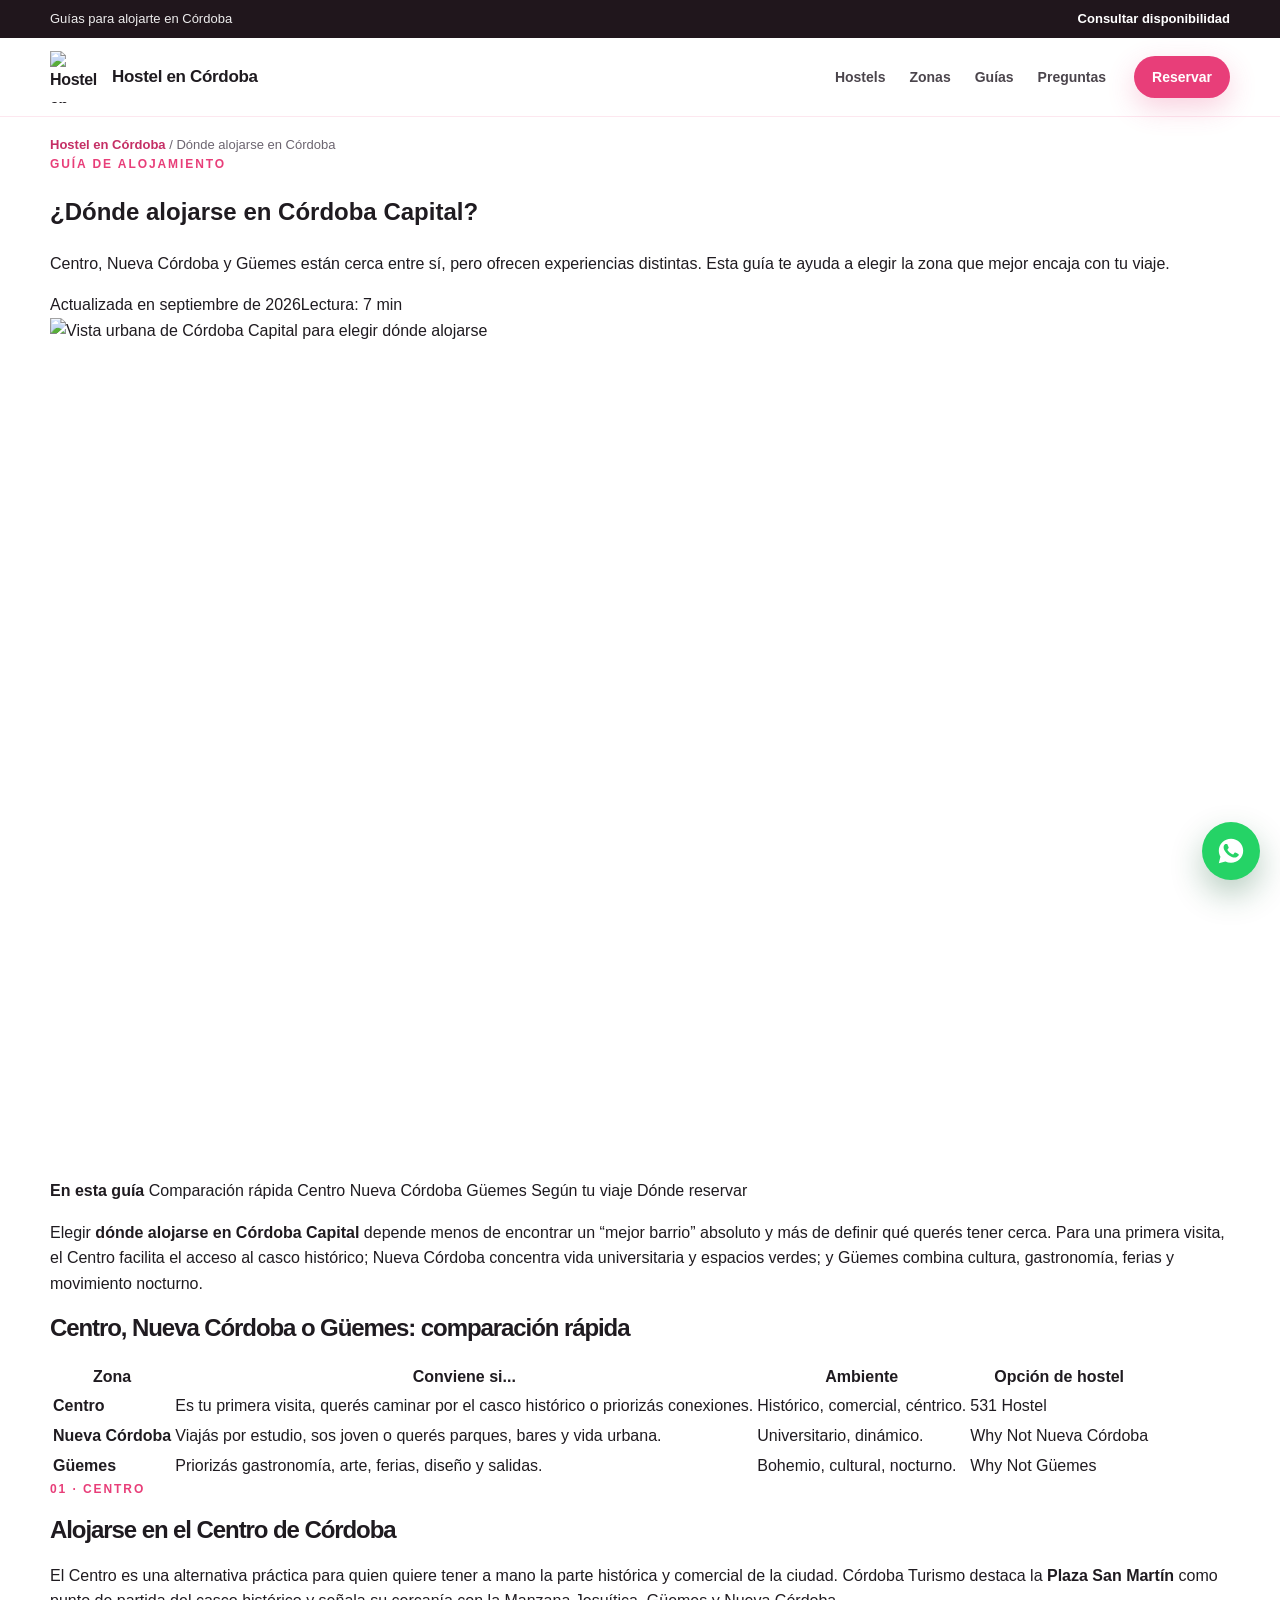
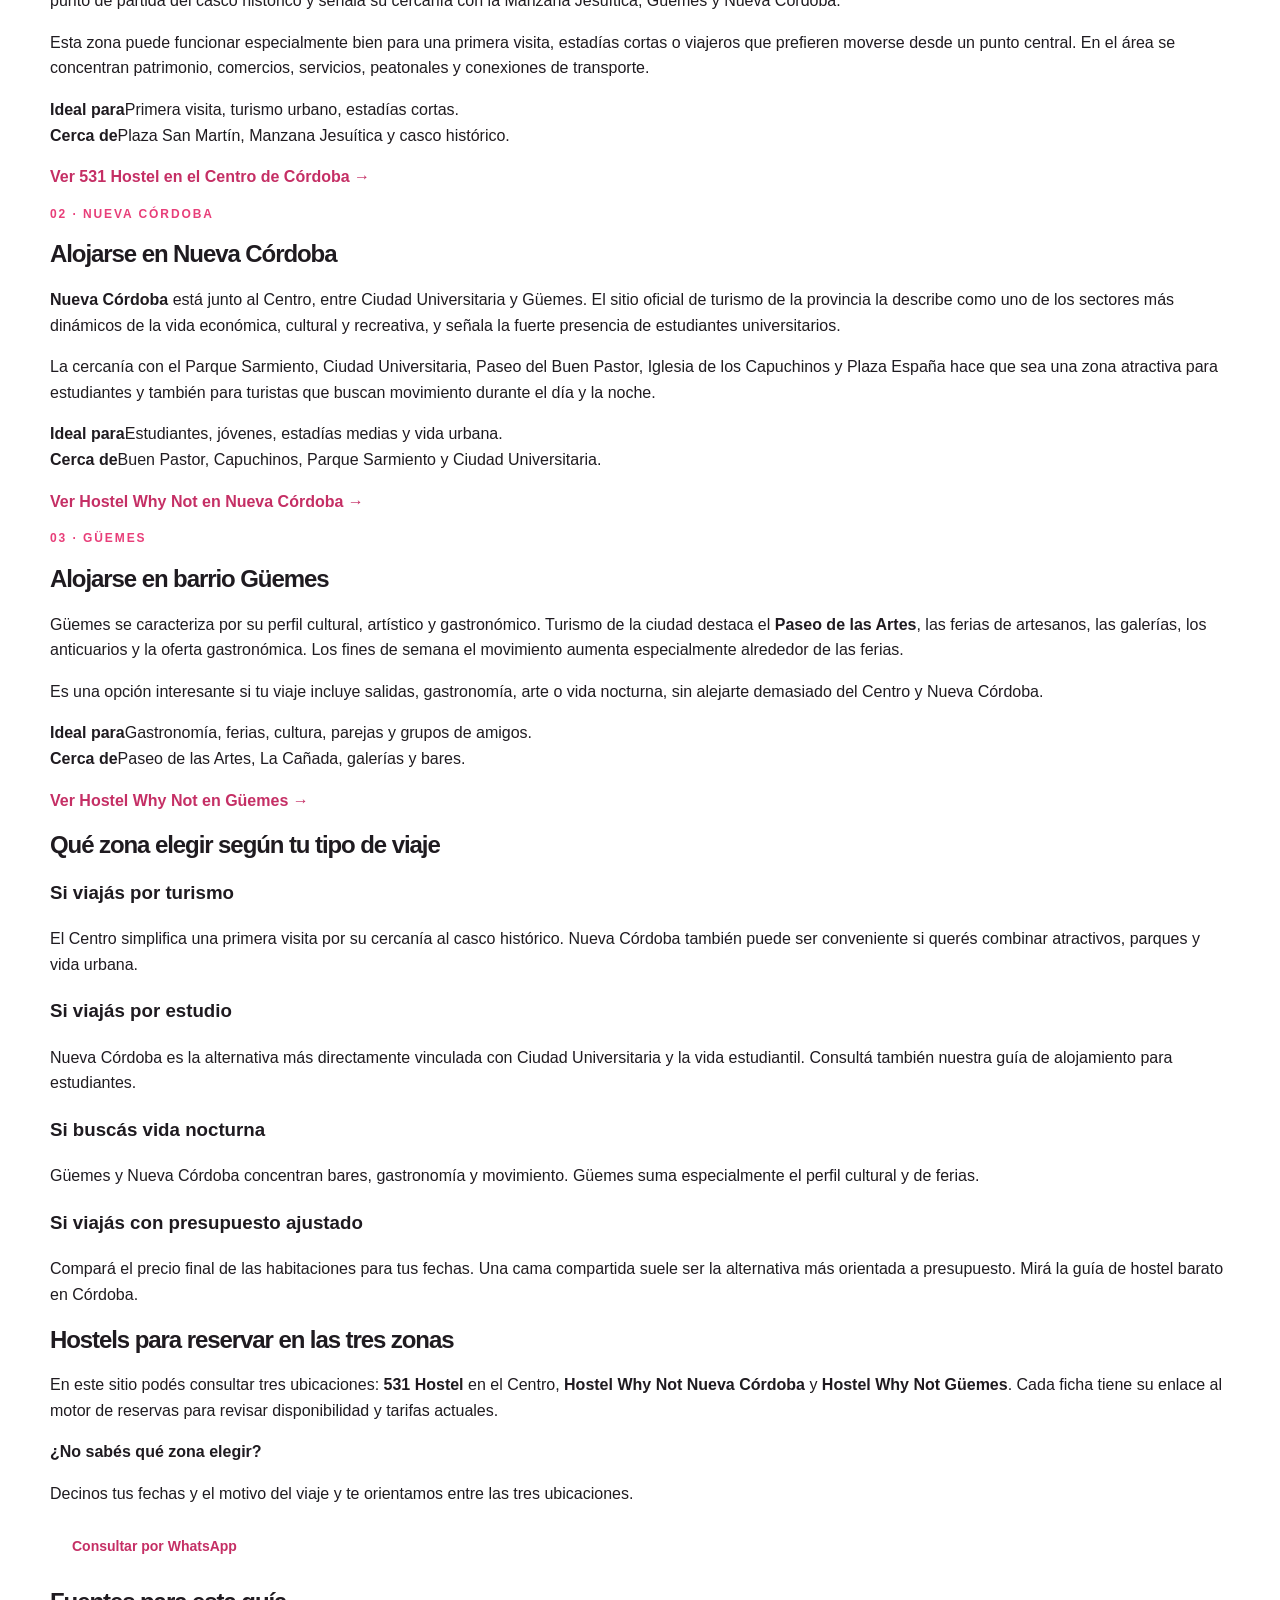
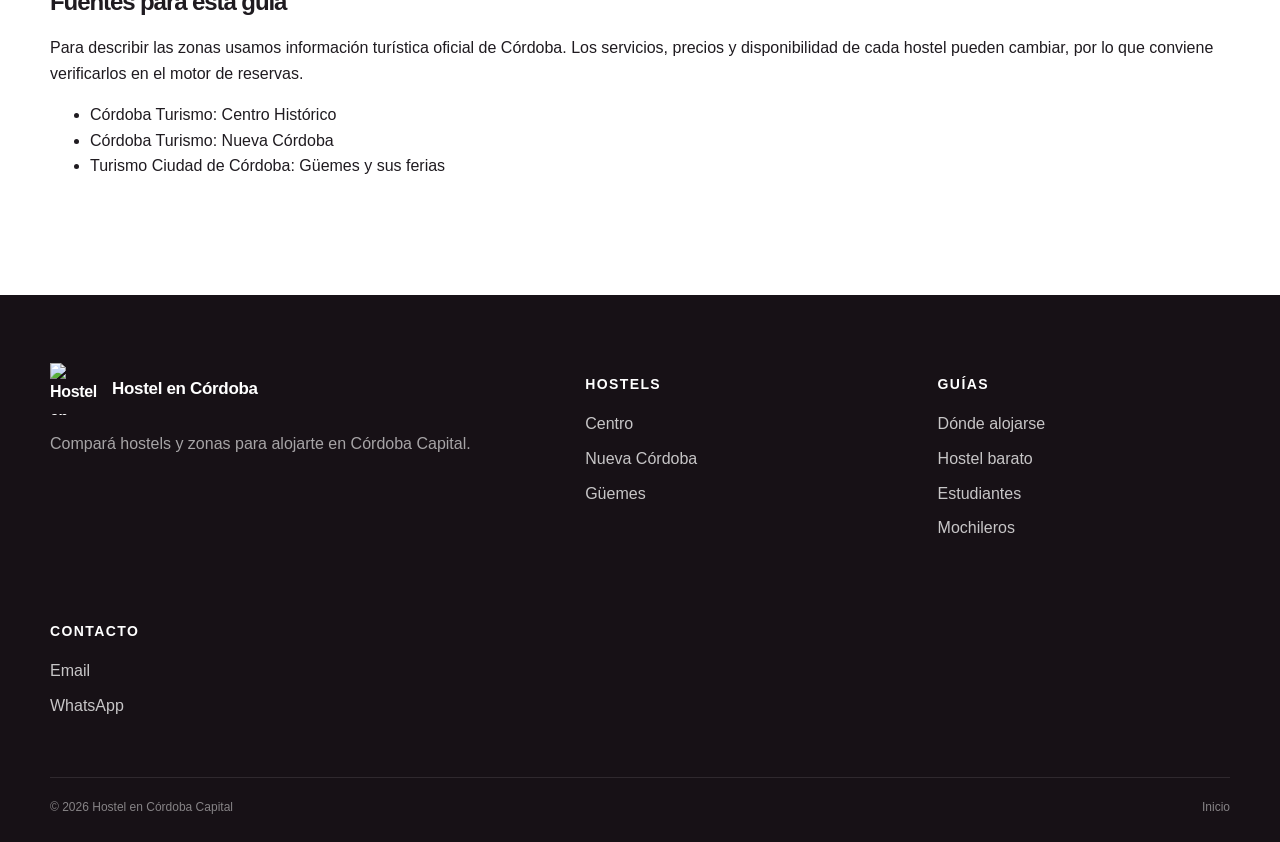
==== donde-alojarse-cordoba.html @ 4e3f835a "Crea guía SEO sobre dónde alojarse en Córdoba" ====
<!doctype html>
<html lang="es-AR">
<head>
  <meta charset="utf-8" />
  <meta name="viewport" content="width=device-width, initial-scale=1" />
  <title>Dónde alojarse en Córdoba Capital | Centro, Nueva Córdoba o Güemes</title>
  <meta name="description" content="Guía para elegir dónde alojarse en Córdoba Capital. Compará Centro, Nueva Córdoba y Güemes según turismo, estudio, vida nocturna, ubicación y presupuesto." />
  <meta name="robots" content="index,follow,max-image-preview:large,max-snippet:-1" />
  <meta name="theme-color" content="#e83e79" />
  <link rel="canonical" href="https://www.hostelencordoba.lat/donde-alojarse-cordoba.html" />
  <link rel="icon" href="/assets/logo.png" />
  <meta property="og:type" content="article" />
  <meta property="og:locale" content="es_AR" />
  <meta property="og:site_name" content="Hostel en Córdoba" />
  <meta property="og:title" content="Dónde alojarse en Córdoba Capital: guía de zonas" />
  <meta property="og:description" content="Centro, Nueva Córdoba o Güemes: qué zona elegir según tu tipo de viaje." />
  <meta property="og:url" content="https://www.hostelencordoba.lat/donde-alojarse-cordoba.html" />
  <meta property="og:image" content="https://www.hostelencordoba.lat/assets/explore.jpg" />
  <script type="application/ld+json">
  {
    "@context":"https://schema.org",
    "@graph":[
      {
        "@type":"Article",
        "headline":"Dónde alojarse en Córdoba Capital: Centro, Nueva Córdoba o Güemes",
        "description":"Guía para elegir dónde alojarse en Córdoba Capital según el tipo de viaje.",
        "dateModified":"2026-09-19",
        "datePublished":"2026-09-19",
        "inLanguage":"es-AR",
        "mainEntityOfPage":"https://www.hostelencordoba.lat/donde-alojarse-cordoba.html",
        "publisher":{"@type":"Organization","name":"Hostel en Córdoba","url":"https://www.hostelencordoba.lat/"},
        "image":"https://www.hostelencordoba.lat/assets/explore.jpg"
      },
      {
        "@type":"BreadcrumbList",
        "itemListElement":[
          {"@type":"ListItem","position":1,"name":"Hostel en Córdoba","item":"https://www.hostelencordoba.lat/"},
          {"@type":"ListItem","position":2,"name":"Dónde alojarse en Córdoba","item":"https://www.hostelencordoba.lat/donde-alojarse-cordoba.html"}
        ]
      }
    ]
  }
  </script>
  <link rel="stylesheet" href="/styles.css?v=20260919b" />
  <script src="/main.js?v=20260919" defer></script>
</head>
<body>
  <div class="topbar"><div class="shell topbar__inner"><span>Guías para alojarte en Córdoba</span><a href="https://wa.link/97pbtb" rel="nofollow">Consultar disponibilidad</a></div></div>
  <header class="site-header"><div class="shell nav-wrap"><a class="brand" href="/" aria-label="Hostel en Córdoba - Inicio"><img src="/assets/logo.png" width="68" height="68" alt="Hostel en Córdoba" /><span>Hostel en Córdoba</span></a><button class="menu-toggle" id="menu-btn" type="button" aria-label="Abrir menú" aria-expanded="false" aria-controls="nav-links"><span></span><span></span><span></span></button><nav class="main-nav" aria-label="Navegación principal"><ul id="nav-links"><li><a href="/#hostels">Hostels</a></li><li><a href="/#zonas">Zonas</a></li><li><a href="/#guias">Guías</a></li><li><a href="/#preguntas">Preguntas</a></li></ul></nav><a class="btn btn--small nav-cta" href="https://wa.link/97pbtb" rel="nofollow">Reservar</a></div></header>

  <main>
    <div class="shell breadcrumb"><a href="/">Hostel en Córdoba</a> / Dónde alojarse en Córdoba</div>
    <section class="guide-hero">
      <div class="shell guide-hero__grid">
        <div>
          <p class="eyebrow">GUÍA DE ALOJAMIENTO</p>
          <h1>¿Dónde alojarse en Córdoba Capital?</h1>
          <p class="guide-hero__lead">Centro, Nueva Córdoba y Güemes están cerca entre sí, pero ofrecen experiencias distintas. Esta guía te ayuda a elegir la zona que mejor encaja con tu viaje.</p>
          <div class="guide-meta"><span>Actualizada en septiembre de 2026</span><span>Lectura: 7 min</span></div>
        </div>
        <div class="guide-hero__image"><img src="/assets/explore.jpg" alt="Vista urbana de Córdoba Capital para elegir dónde alojarse" width="1000" height="760" fetchpriority="high" /></div>
      </div>
    </section>

    <section class="section shell article-layout">
      <aside class="guide-toc" aria-label="Contenido de la guía">
        <strong>En esta guía</strong>
        <a href="#comparacion">Comparación rápida</a>
        <a href="#centro">Centro</a>
        <a href="#nueva-cordoba">Nueva Córdoba</a>
        <a href="#guemes">Güemes</a>
        <a href="#segun-viaje">Según tu viaje</a>
        <a href="#reservar">Dónde reservar</a>
      </aside>

      <article class="article-content">
        <p class="article-intro">Elegir <strong>dónde alojarse en Córdoba Capital</strong> depende menos de encontrar un “mejor barrio” absoluto y más de definir qué querés tener cerca. Para una primera visita, el Centro facilita el acceso al casco histórico; Nueva Córdoba concentra vida universitaria y espacios verdes; y Güemes combina cultura, gastronomía, ferias y movimiento nocturno.</p>

        <section id="comparacion">
          <h2>Centro, Nueva Córdoba o Güemes: comparación rápida</h2>
          <div class="table-wrap" role="region" aria-label="Comparación de zonas para alojarse en Córdoba" tabindex="0">
            <table class="comparison-table">
              <thead><tr><th>Zona</th><th>Conviene si...</th><th>Ambiente</th><th>Opción de hostel</th></tr></thead>
              <tbody>
                <tr><td><strong>Centro</strong></td><td>Es tu primera visita, querés caminar por el casco histórico o priorizás conexiones.</td><td>Histórico, comercial, céntrico.</td><td><a href="/hostel-centro-cordoba.html">531 Hostel</a></td></tr>
                <tr><td><strong>Nueva Córdoba</strong></td><td>Viajás por estudio, sos joven o querés parques, bares y vida urbana.</td><td>Universitario, dinámico.</td><td><a href="/hostel-nueva-cordoba.html">Why Not Nueva Córdoba</a></td></tr>
                <tr><td><strong>Güemes</strong></td><td>Priorizás gastronomía, arte, ferias, diseño y salidas.</td><td>Bohemio, cultural, nocturno.</td><td><a href="/hostel-guemes-cordoba.html">Why Not Güemes</a></td></tr>
              </tbody>
            </table>
          </div>
        </section>

        <section id="centro">
          <p class="eyebrow">01 · CENTRO</p>
          <h2>Alojarse en el Centro de Córdoba</h2>
          <p>El Centro es una alternativa práctica para quien quiere tener a mano la parte histórica y comercial de la ciudad. Córdoba Turismo destaca la <strong>Plaza San Martín</strong> como punto de partida del casco histórico y señala su cercanía con la Manzana Jesuítica, Güemes y Nueva Córdoba.</p>
          <p>Esta zona puede funcionar especialmente bien para una primera visita, estadías cortas o viajeros que prefieren moverse desde un punto central. En el área se concentran patrimonio, comercios, servicios, peatonales y conexiones de transporte.</p>
          <div class="fact-grid">
            <div class="fact-card"><strong>Ideal para</strong><span>Primera visita, turismo urbano, estadías cortas.</span></div>
            <div class="fact-card"><strong>Cerca de</strong><span>Plaza San Martín, Manzana Jesuítica y casco histórico.</span></div>
          </div>
          <p><a class="text-link" href="/hostel-centro-cordoba.html">Ver 531 Hostel en el Centro de Córdoba →</a></p>
        </section>

        <section id="nueva-cordoba">
          <p class="eyebrow">02 · NUEVA CÓRDOBA</p>
          <h2>Alojarse en Nueva Córdoba</h2>
          <p><strong>Nueva Córdoba</strong> está junto al Centro, entre Ciudad Universitaria y Güemes. El sitio oficial de turismo de la provincia la describe como uno de los sectores más dinámicos de la vida económica, cultural y recreativa, y señala la fuerte presencia de estudiantes universitarios.</p>
          <p>La cercanía con el Parque Sarmiento, Ciudad Universitaria, Paseo del Buen Pastor, Iglesia de los Capuchinos y Plaza España hace que sea una zona atractiva para estudiantes y también para turistas que buscan movimiento durante el día y la noche.</p>
          <div class="fact-grid">
            <div class="fact-card"><strong>Ideal para</strong><span>Estudiantes, jóvenes, estadías medias y vida urbana.</span></div>
            <div class="fact-card"><strong>Cerca de</strong><span>Buen Pastor, Capuchinos, Parque Sarmiento y Ciudad Universitaria.</span></div>
          </div>
          <p><a class="text-link" href="/hostel-nueva-cordoba.html">Ver Hostel Why Not en Nueva Córdoba →</a></p>
        </section>

        <section id="guemes">
          <p class="eyebrow">03 · GÜEMES</p>
          <h2>Alojarse en barrio Güemes</h2>
          <p>Güemes se caracteriza por su perfil cultural, artístico y gastronómico. Turismo de la ciudad destaca el <strong>Paseo de las Artes</strong>, las ferias de artesanos, las galerías, los anticuarios y la oferta gastronómica. Los fines de semana el movimiento aumenta especialmente alrededor de las ferias.</p>
          <p>Es una opción interesante si tu viaje incluye salidas, gastronomía, arte o vida nocturna, sin alejarte demasiado del Centro y Nueva Córdoba.</p>
          <div class="fact-grid">
            <div class="fact-card"><strong>Ideal para</strong><span>Gastronomía, ferias, cultura, parejas y grupos de amigos.</span></div>
            <div class="fact-card"><strong>Cerca de</strong><span>Paseo de las Artes, La Cañada, galerías y bares.</span></div>
          </div>
          <p><a class="text-link" href="/hostel-guemes-cordoba.html">Ver Hostel Why Not en Güemes →</a></p>
        </section>

        <section id="segun-viaje">
          <h2>Qué zona elegir según tu tipo de viaje</h2>
          <div class="answer-cards">
            <div><h3>Si viajás por turismo</h3><p>El Centro simplifica una primera visita por su cercanía al casco histórico. Nueva Córdoba también puede ser conveniente si querés combinar atractivos, parques y vida urbana.</p></div>
            <div><h3>Si viajás por estudio</h3><p>Nueva Córdoba es la alternativa más directamente vinculada con Ciudad Universitaria y la vida estudiantil. Consultá también nuestra guía de <a href="/alojamiento-estudiantes-cordoba.html">alojamiento para estudiantes</a>.</p></div>
            <div><h3>Si buscás vida nocturna</h3><p>Güemes y Nueva Córdoba concentran bares, gastronomía y movimiento. Güemes suma especialmente el perfil cultural y de ferias.</p></div>
            <div><h3>Si viajás con presupuesto ajustado</h3><p>Compará el precio final de las habitaciones para tus fechas. Una cama compartida suele ser la alternativa más orientada a presupuesto. Mirá la guía de <a href="/hostel-barato-cordoba.html">hostel barato en Córdoba</a>.</p></div>
          </div>
        </section>

        <section id="reservar">
          <h2>Hostels para reservar en las tres zonas</h2>
          <p>En este sitio podés consultar tres ubicaciones: <strong>531 Hostel</strong> en el Centro, <strong>Hostel Why Not Nueva Córdoba</strong> y <strong>Hostel Why Not Güemes</strong>. Cada ficha tiene su enlace al motor de reservas para revisar disponibilidad y tarifas actuales.</p>
          <div class="guide-cta"><div><strong>¿No sabés qué zona elegir?</strong><p>Decinos tus fechas y el motivo del viaje y te orientamos entre las tres ubicaciones.</p></div><a class="btn btn--light" href="https://wa.link/97pbtb" rel="nofollow">Consultar por WhatsApp</a></div>
        </section>

        <section class="source-box">
          <h2>Fuentes para esta guía</h2>
          <p>Para describir las zonas usamos información turística oficial de Córdoba. Los servicios, precios y disponibilidad de cada hostel pueden cambiar, por lo que conviene verificarlos en el motor de reservas.</p>
          <ul>
            <li><a href="https://cordobaturismo.gov.ar/experiencias/centro-historico/" target="_blank" rel="noopener">Córdoba Turismo: Centro Histórico</a></li>
            <li><a href="https://cordobaturismo.gov.ar/experiencias/barrio-nueva-cordoba/" target="_blank" rel="noopener">Córdoba Turismo: Nueva Córdoba</a></li>
            <li><a href="https://turismo.cordoba.gob.ar/paseos-ferias-de-barrio-guemes/" target="_blank" rel="noopener">Turismo Ciudad de Córdoba: Güemes y sus ferias</a></li>
          </ul>
        </section>
      </article>
    </section>
  </main>

  <footer class="site-footer"><div class="shell footer-grid footer-grid--wide"><div class="footer-brand"><a class="brand brand--footer" href="/"><img src="/assets/logo.png" width="62" height="62" alt="Hostel en Córdoba" /><span>Hostel en Córdoba</span></a><p>Compará hostels y zonas para alojarte en Córdoba Capital.</p></div><div><h2>Hostels</h2><ul><li><a href="/hostel-centro-cordoba.html">Centro</a></li><li><a href="/hostel-nueva-cordoba.html">Nueva Córdoba</a></li><li><a href="/hostel-guemes-cordoba.html">Güemes</a></li></ul></div><div><h2>Guías</h2><ul><li><a href="/donde-alojarse-cordoba.html">Dónde alojarse</a></li><li><a href="/hostel-barato-cordoba.html">Hostel barato</a></li><li><a href="/alojamiento-estudiantes-cordoba.html">Estudiantes</a></li><li><a href="/hostel-mochileros-cordoba.html">Mochileros</a></li></ul></div><div><h2>Contacto</h2><ul><li><a href="mailto:hostelencordoba@gmail.com">Email</a></li><li><a href="https://wa.link/97pbtb" rel="nofollow">WhatsApp</a></li></ul></div></div><div class="shell footer-bottom"><span>© <span id="year">2026</span> Hostel en Córdoba Capital</span><a href="/">Inicio</a></div></footer>
  <a class="whatsapp-float" href="https://wa.link/97pbtb" rel="nofollow" aria-label="Consultar por WhatsApp"><svg viewBox="0 0 32 32" aria-hidden="true"><path d="M16.01 3C8.83 3 3 8.73 3 15.8c0 2.26.6 4.47 1.73 6.41L3 29l7-1.81a13.2 13.2 0 0 0 6 1.46h.01C23.18 28.65 29 22.92 29 15.84 29 8.75 23.18 3 16.01 3Zm7.56 18.15c-.32.9-1.88 1.73-2.58 1.83-.66.1-1.5.14-2.42-.15-.56-.18-1.29-.42-2.22-.82-3.9-1.68-6.44-5.6-6.64-5.86-.2-.26-1.59-2.1-1.59-4.01 0-1.92 1.01-2.86 1.37-3.25.36-.39.79-.49 1.05-.49.26 0 .53 0 .76.01.25.01.58-.09.91.69.33.79 1.12 2.73 1.22 2.93.1.2.17.43.03.69-.13.26-.2.43-.39.66-.2.23-.41.51-.59.68-.2.2-.4.41-.17.8.23.39 1.03 1.69 2.21 2.73 1.52 1.34 2.8 1.76 3.2 1.95.39.2.62.16.85-.1.23-.26.99-1.14 1.25-1.53.26-.39.53-.33.89-.2.36.13 2.29 1.07 2.68 1.27.39.2.66.29.76.46.1.16.1.95-.23 1.85Z"/></svg></a>
</body>
</html>
---- styles.css ----
:root {
  --brand: #e83e79;
  --brand-dark: #c52f65;
  --ink: #1f1b20;
  --muted: #6c6570;
  --paper: #ffffff;
  --soft: #f8f4f6;
  --line: #eadfe5;
  --night: #20161c;
  --cream: #fff8f5;
  --success: #24a35a;
  --shadow: 0 22px 60px rgba(61, 35, 49, 0.12);
  --radius-lg: 28px;
  --radius-md: 20px;
  --radius-sm: 14px;
  --shell: min(1180px, calc(100% - 40px));
}

* { box-sizing: border-box; }
html { scroll-behavior: smooth; }
body {
  margin: 0;
  font-family: Inter, ui-sans-serif, -apple-system, BlinkMacSystemFont, "Segoe UI", sans-serif;
  color: var(--ink);
  background: var(--paper);
  line-height: 1.6;
  -webkit-font-smoothing: antialiased;
}
img { display: block; max-width: 100%; }
a { color: inherit; text-decoration: none; }
button, input, textarea, select { font: inherit; }
button { color: inherit; }

.skip-link {
  position: fixed;
  left: 16px;
  top: 12px;
  z-index: 1000;
  transform: translateY(-160%);
  background: var(--night);
  color: white;
  padding: 10px 14px;
  border-radius: 10px;
}
.skip-link:focus { transform: translateY(0); }

.shell { width: var(--shell); margin-inline: auto; }
.section { padding: 100px 0; }
.section--soft { background: var(--soft); }

.topbar {
  background: var(--night);
  color: rgba(255,255,255,.92);
  font-size: 13px;
}
.topbar__inner {
  min-height: 38px;
  display: flex;
  justify-content: space-between;
  align-items: center;
  gap: 20px;
}
.topbar a { color: white; font-weight: 700; }
.topbar a:hover { text-decoration: underline; }

.site-header {
  position: sticky;
  top: 0;
  z-index: 100;
  background: rgba(255,255,255,.93);
  backdrop-filter: blur(14px);
  border-bottom: 1px solid rgba(232,62,121,.12);
}
.nav-wrap {
  min-height: 78px;
  display: flex;
  align-items: center;
  gap: 28px;
}
.brand {
  display: inline-flex;
  align-items: center;
  gap: 10px;
  font-weight: 850;
  letter-spacing: -.02em;
  flex-shrink: 0;
}
.brand img {
  width: 52px;
  height: 52px;
  object-fit: contain;
}
.brand span { font-size: 17px; }
.main-nav { margin-left: auto; }
.main-nav ul {
  list-style: none;
  display: flex;
  gap: 24px;
  margin: 0;
  padding: 0;
  align-items: center;
}
.main-nav a {
  color: #4b454c;
  font-size: 14px;
  font-weight: 700;
  transition: color .2s ease;
}
.main-nav a:hover { color: var(--brand); }

.menu-toggle {
  display: none;
  border: 0;
  background: transparent;
  width: 44px;
  height: 44px;
  padding: 10px;
  cursor: pointer;
}
.menu-toggle span {
  display: block;
  height: 2px;
  background: var(--ink);
  margin: 5px 0;
  border-radius: 3px;
  transition: .2s ease;
}

.btn {
  display: inline-flex;
  min-height: 48px;
  align-items: center;
  justify-content: center;
  gap: 8px;
  border: 0;
  border-radius: 999px;
  padding: 0 22px;
  background: var(--brand);
  color: white;
  font-weight: 800;
  font-size: 14px;
  box-shadow: 0 10px 28px rgba(232,62,121,.24);
  transition: transform .18s ease, box-shadow .18s ease, background .18s ease;
  cursor: pointer;
}
.btn:hover {
  background: var(--brand-dark);
  transform: translateY(-2px);
  box-shadow: 0 16px 34px rgba(232,62,121,.3);
}
.btn--small { min-height: 42px; padding-inline: 18px; }
.btn--ghost {
  background: rgba(255,255,255,.08);
  border: 1px solid rgba(255,255,255,.5);
  box-shadow: none;
}
.btn--ghost:hover { background: white; color: var(--ink); }
.btn--light { background: white; color: var(--brand-dark); box-shadow: none; }
.btn--light:hover { background: #fff1f6; }
.btn--ghost-light {
  background: transparent;
  color: white;
  border: 1px solid rgba(255,255,255,.5);
  box-shadow: none;
}
.btn--ghost-light:hover { background: white; color: var(--ink); }

.hero {
  position: relative;
  min-height: 710px;
  display: grid;
  align-items: center;
  overflow: hidden;
  background: var(--night);
}
.hero__media {
  position: absolute;
  inset: 0;
  width: 100%;
  height: 100%;
  object-fit: cover;
}
.hero__shade {
  position: absolute;
  inset: 0;
  background:
    linear-gradient(90deg, rgba(25,15,21,.86) 0%, rgba(25,15,21,.67) 47%, rgba(25,15,21,.2) 100%),
    linear-gradient(0deg, rgba(25,15,21,.25), rgba(25,15,21,.05));
}
.hero__content {
  position: relative;
  z-index: 2;
  padding: 92px 0 100px;
  color: white;
}
.eyebrow {
  margin: 0 0 12px;
  color: var(--brand);
  font-size: 12px;
  line-height: 1.4;
  font-weight: 900;
  letter-spacing: .16em;
  text-transform: uppercase;
}
.eyebrow--light { color: #ffd9e6; }
.hero h1,
.section h2,
.final-cta h2,
.location-hero h1 {
  letter-spacing: -.045em;
  line-height: 1.03;
}
.hero h1 {
  max-width: 780px;
  margin: 0;
  font-size: clamp(48px, 7vw, 88px);
  font-weight: 900;
}
.hero__lead {
  max-width: 720px;
  margin: 24px 0 0;
  color: rgba(255,255,255,.88);
  font-size: clamp(18px, 2vw, 21px);
  line-height: 1.65;
}
.hero__lead strong { color: white; }
.hero__actions { display: flex; gap: 12px; flex-wrap: wrap; margin-top: 32px; }
.hero__chips { display: flex; flex-wrap: wrap; gap: 10px; margin-top: 34px; }
.hero__chips a {
  padding: 8px 13px;
  border-radius: 999px;
  background: rgba(255,255,255,.1);
  border: 1px solid rgba(255,255,255,.18);
  font-size: 13px;
  font-weight: 700;
  backdrop-filter: blur(7px);
}
.hero__chips a:hover { background: rgba(255,255,255,.2); }

.trust-strip { border-bottom: 1px solid var(--line); background: var(--paper); }
.trust-grid {
  display: grid;
  grid-template-columns: .7fr 1.2fr .7fr 1.1fr;
  min-height: 110px;
}
.trust-grid > div {
  display: flex;
  flex-direction: column;
  justify-content: center;
  padding: 20px 28px;
  border-right: 1px solid var(--line);
}
.trust-grid > div:last-child { border-right: 0; }
.trust-grid strong { font-size: 17px; line-height: 1.25; }
.trust-grid span { color: var(--muted); font-size: 13px; margin-top: 5px; }

.intro-grid {
  display: grid;
  grid-template-columns: .95fr 1.05fr;
  align-items: center;
  gap: 74px;
}
.media-card { position: relative; }
.media-card > img {
  width: 100%;
  aspect-ratio: 4 / 4.6;
  object-fit: cover;
  border-radius: var(--radius-lg);
  box-shadow: var(--shadow);
}
.media-card__badge {
  position: absolute;
  right: -26px;
  bottom: 34px;
  min-width: 185px;
  padding: 18px 20px;
  border-radius: 18px;
  background: white;
  box-shadow: var(--shadow);
  display: flex;
  flex-direction: column;
}
.media-card__badge span { color: var(--muted); font-size: 12px; text-transform: uppercase; letter-spacing: .1em; }
.media-card__badge strong { margin-top: 4px; font-size: 18px; }
.content-block h2,
.section-heading h2,
.faq-intro h2,
.service-content h2 {
  margin: 0;
  font-size: clamp(36px, 5vw, 58px);
  font-weight: 900;
}
.content-block > p:not(.eyebrow) { color: var(--muted); font-size: 16px; }
.content-block .lead { color: var(--ink)!important; font-size: 20px!important; line-height: 1.65; }
.check-list {
  display: grid;
  grid-template-columns: 1fr 1fr;
  gap: 12px;
  margin: 26px 0;
}
.check-list span {
  position: relative;
  padding: 12px 14px 12px 40px;
  border-radius: 14px;
  background: var(--soft);
  font-weight: 700;
  font-size: 14px;
}
.check-list span::before {
  content: "✓";
  position: absolute;
  left: 14px;
  top: 50%;
  transform: translateY(-50%);
  width: 19px;
  height: 19px;
  display: grid;
  place-items: center;
  border-radius: 50%;
  background: #e8f8ef;
  color: var(--success);
  font-size: 12px;
}
.text-link { color: var(--brand-dark); font-weight: 850; }
.text-link:hover { text-decoration: underline; }

.section-heading {
  display: grid;
  grid-template-columns: 1.25fr .75fr;
  gap: 40px;
  align-items: end;
  margin-bottom: 42px;
}
.section-heading > p { margin: 0; color: var(--muted); max-width: 520px; }
.section-heading--center {
  grid-template-columns: 1fr;
  justify-items: center;
  text-align: center;
  max-width: 800px;
  margin-inline: auto;
}
.section-heading--center > p { max-width: 650px; }

.stay-grid {
  display: grid;
  grid-template-columns: repeat(3, 1fr);
  gap: 24px;
}
.stay-card {
  display: flex;
  flex-direction: column;
  border-radius: var(--radius-md);
  overflow: hidden;
  background: white;
  box-shadow: 0 16px 44px rgba(45,29,38,.08);
  border: 1px solid rgba(112,76,95,.08);
  transition: transform .25s ease, box-shadow .25s ease;
}
.stay-card:hover { transform: translateY(-6px); box-shadow: var(--shadow); }
.stay-card__image {
  position: relative;
  display: block;
  aspect-ratio: 4 / 3;
  overflow: hidden;
  background: #eee;
}
.stay-card__image img { width: 100%; height: 100%; object-fit: cover; transition: transform .35s ease; }
.stay-card:hover .stay-card__image img { transform: scale(1.035); }
.location-pill {
  position: absolute;
  left: 16px;
  top: 16px;
  padding: 7px 12px;
  border-radius: 999px;
  background: rgba(255,255,255,.94);
  color: var(--ink);
  font-size: 12px;
  font-weight: 850;
  box-shadow: 0 8px 22px rgba(0,0,0,.08);
}
.stay-card__body { display: flex; flex-direction: column; flex: 1; padding: 24px; }
.stay-card__kicker { margin: 0 0 8px!important; color: var(--brand)!important; font-size: 11px!important; font-weight: 900; letter-spacing: .12em; }
.stay-card h3 { margin: 0; font-size: 23px; letter-spacing: -.025em; line-height: 1.2; }
.stay-card__body > p { color: var(--muted); font-size: 14px; margin: 14px 0 18px; }
.mini-features {
  display: flex;
  flex-wrap: wrap;
  gap: 7px;
  padding: 0;
  margin: 0 0 24px;
  list-style: none;
}
.mini-features li {
  padding: 7px 10px;
  background: var(--soft);
  border-radius: 999px;
  color: #5c535a;
  font-size: 12px;
  font-weight: 700;
}
.stay-card__actions { margin-top: auto; display: flex; align-items: center; justify-content: space-between; gap: 14px; }
.stay-card__actions .btn { min-height: 43px; padding-inline: 17px; }
.stay-card__actions .text-link { font-size: 13px; }

.zone-grid { display: grid; grid-template-columns: repeat(3, 1fr); gap: 18px; }
.zone-card {
  position: relative;
  overflow: hidden;
  min-height: 300px;
  padding: 28px;
  border-radius: var(--radius-md);
  border: 1px solid var(--line);
  background: var(--cream);
  transition: .2s ease;
}
.zone-card::after {
  content: "";
  position: absolute;
  width: 180px;
  height: 180px;
  right: -80px;
  bottom: -80px;
  border-radius: 50%;
  background: rgba(232,62,121,.09);
}
.zone-card:hover { transform: translateY(-5px); border-color: rgba(232,62,121,.32); box-shadow: 0 18px 38px rgba(55,34,45,.08); }
.zone-card > span { color: var(--brand); font-size: 12px; font-weight: 900; letter-spacing: .14em; }
.zone-card h3 { margin: 22px 0 10px; font-size: 31px; letter-spacing: -.04em; }
.zone-card p { color: var(--muted); }
.zone-card strong { display: inline-block; margin-top: 22px; color: var(--brand-dark); font-size: 14px; }

.service-section {
  background: var(--night);
  color: white;
  padding: 0;
}
.service-grid { display: grid; grid-template-columns: .95fr 1.05fr; min-height: 680px; }
.service-media { margin-left: calc((100vw - min(1180px, calc(100vw - 40px))) / -2); min-width: 0; }
.service-media img { width: 100%; height: 100%; object-fit: cover; min-height: 680px; }
.service-content { padding: 90px 0 90px 70px; align-self: center; }
.service-content > p:not(.eyebrow) { color: rgba(255,255,255,.7); max-width: 640px; }
.service-list { margin: 30px 0; }
.service-list > div {
  display: grid;
  grid-template-columns: 42px 1fr;
  gap: 16px;
  padding: 17px 0;
  border-bottom: 1px solid rgba(255,255,255,.11);
}
.service-list > div > span { color: #ffb9d1; font-size: 12px; font-weight: 900; letter-spacing: .12em; }
.service-list p { margin: 0; color: rgba(255,255,255,.75); }
.service-list strong { color: white; }

.faq-section { display: grid; grid-template-columns: .75fr 1.25fr; gap: 78px; align-items: start; }
.faq-intro { position: sticky; top: 130px; }
.faq-intro > p:last-child { color: var(--muted); }
.faq-list { border-top: 1px solid var(--line); }
details { border-bottom: 1px solid var(--line); }
summary {
  list-style: none;
  cursor: pointer;
  padding: 24px 44px 24px 0;
  font-weight: 850;
  font-size: 18px;
  position: relative;
}
summary::-webkit-details-marker { display: none; }
summary::after {
  content: "+";
  position: absolute;
  right: 4px;
  top: 50%;
  transform: translateY(-50%);
  color: var(--brand);
  font-size: 26px;
  font-weight: 400;
}
details[open] summary::after { content: "–"; }
details p { margin: -4px 0 24px; padding-right: 44px; color: var(--muted); }

.final-cta {
  margin-bottom: 100px;
  padding: 52px 58px;
  border-radius: 30px;
  background: linear-gradient(135deg, #e83e79, #b8245a);
  color: white;
  display: flex;
  justify-content: space-between;
  align-items: center;
  gap: 40px;
  box-shadow: 0 24px 70px rgba(190,38,91,.24);
}
.final-cta h2 { margin: 0; font-size: clamp(34px, 5vw, 56px); }
.final-cta p { max-width: 650px; margin: 14px 0 0; color: rgba(255,255,255,.83); }
.final-cta__actions { display: flex; flex-direction: column; gap: 10px; min-width: 230px; }

.site-footer { background: #171116; color: rgba(255,255,255,.76); padding: 68px 0 24px; }
.footer-grid { display: grid; grid-template-columns: 1.3fr .8fr .8fr; gap: 60px; }
.brand--footer { color: white; }
.footer-brand p { max-width: 430px; color: rgba(255,255,255,.62); }
.site-footer h2 { margin: 10px 0 16px; font-size: 14px; letter-spacing: .1em; text-transform: uppercase; color: white; }
.site-footer ul { list-style: none; margin: 0; padding: 0; }
.site-footer li { margin: 9px 0; }
.site-footer a:hover { color: white; }
.footer-bottom {
  margin-top: 50px;
  padding-top: 20px;
  border-top: 1px solid rgba(255,255,255,.1);
  display: flex;
  justify-content: space-between;
  gap: 20px;
  font-size: 12px;
  color: rgba(255,255,255,.48);
}

.whatsapp-float {
  position: fixed;
  z-index: 90;
  right: 20px;
  bottom: 20px;
  width: 58px;
  height: 58px;
  display: grid;
  place-items: center;
  border-radius: 50%;
  background: #25d366;
  box-shadow: 0 14px 32px rgba(17,91,45,.3);
  transition: transform .2s ease;
}
.whatsapp-float:hover { transform: translateY(-3px) scale(1.02); }
.whatsapp-float svg { width: 30px; height: 30px; fill: white; }

/* Detail pages */
.detail-header { background: rgba(255,255,255,.96); }
.breadcrumb {
  font-size: 13px;
  color: var(--muted);
  padding: 18px 0 0;
}
.breadcrumb a { color: var(--brand-dark); font-weight: 700; }
.location-hero {
  padding: 36px 0 70px;
  background: linear-gradient(180deg, #fff, #fff8fb);
}
.location-hero__grid {
  display: grid;
  grid-template-columns: 1fr 1fr;
  gap: 54px;
  align-items: center;
}
.location-hero h1 { margin: 0; font-size: clamp(44px, 6vw, 72px); font-weight: 900; }
.location-hero__lead { color: var(--muted); font-size: 19px; max-width: 650px; }
.location-hero__actions { display: flex; flex-wrap: wrap; gap: 10px; margin-top: 26px; }
.location-hero__image {
  position: relative;
  overflow: hidden;
  border-radius: var(--radius-lg);
  box-shadow: var(--shadow);
  aspect-ratio: 4 / 3.4;
}
.location-hero__image img { width: 100%; height: 100%; object-fit: cover; }
.detail-main { background: white; }
.detail-grid {
  display: grid;
  grid-template-columns: 1.2fr .8fr;
  gap: 64px;
  align-items: start;
}
.prose h2 { font-size: clamp(32px, 4vw, 48px); margin: 0 0 18px; }
.prose h3 { margin-top: 38px; font-size: 24px; }
.prose p { color: var(--muted); }
.prose strong { color: var(--ink); }
.detail-aside {
  position: sticky;
  top: 120px;
  padding: 26px;
  border-radius: var(--radius-md);
  background: var(--soft);
  border: 1px solid var(--line);
}
.detail-aside h2 { font-size: 25px; margin: 0 0 10px; }
.detail-aside p { color: var(--muted); font-size: 14px; }
.detail-aside .btn { width: 100%; margin-top: 8px; }
.detail-points { list-style: none; padding: 0; margin: 22px 0; }
.detail-points li {
  position: relative;
  padding: 10px 0 10px 28px;
  border-bottom: 1px solid var(--line);
  font-size: 14px;
  font-weight: 700;
}
.detail-points li::before { content: "✓"; position: absolute; left: 0; color: var(--success); font-weight: 900; }
.related-locations { display: grid; grid-template-columns: repeat(2, 1fr); gap: 16px; }
.related-card { padding: 22px; border-radius: 18px; background: var(--cream); border: 1px solid var(--line); }
.related-card h3 { margin: 0 0 8px; font-size: 20px; }
.related-card p { margin: 0 0 12px; color: var(--muted); font-size: 14px; }

@media (max-width: 1050px) {
  .main-nav ul { gap: 15px; }
  .main-nav a { font-size: 13px; }
  .stay-grid { grid-template-columns: 1fr 1fr; }
  .stay-card:last-child { grid-column: span 2; max-width: calc(50% - 12px); justify-self: center; }
  .service-content { padding-left: 46px; }
  .faq-section { gap: 50px; }
}

@media (max-width: 860px) {
  :root { --shell: min(100% - 30px, 760px); }
  .section { padding: 76px 0; }
  .topbar__inner { min-height: 34px; }
  .topbar__inner > span { display: none; }
  .topbar__inner { justify-content: center; }
  .nav-wrap { min-height: 70px; }
  .brand img { width: 46px; height: 46px; }
  .brand span { font-size: 15px; }
  .menu-toggle { display: block; margin-left: auto; }
  .main-nav {
    position: absolute;
    left: 0;
    right: 0;
    top: 100%;
    background: white;
    border-top: 1px solid var(--line);
    box-shadow: 0 20px 40px rgba(38,24,31,.1);
    max-height: 0;
    overflow: hidden;
    transition: max-height .25s ease;
  }
  .main-nav.is-open { max-height: 420px; }
  .main-nav ul { flex-direction: column; align-items: stretch; gap: 0; padding: 10px 15px 18px; }
  .main-nav a { display: block; padding: 13px 10px; font-size: 15px; }
  .nav-cta { display: none; }
  .hero { min-height: 650px; }
  .hero__shade { background: linear-gradient(90deg, rgba(25,15,21,.88), rgba(25,15,21,.58)); }
  .hero__content { padding: 78px 0 84px; }
  .trust-grid { grid-template-columns: 1fr 1fr; }
  .trust-grid > div { border-bottom: 1px solid var(--line); }
  .trust-grid > div:nth-child(2) { border-right: 0; }
  .intro-grid { grid-template-columns: 1fr; gap: 50px; }
  .media-card { max-width: 620px; }
  .media-card__badge { right: 20px; bottom: 20px; }
  .section-heading { grid-template-columns: 1fr; gap: 14px; align-items: start; }
  .zone-grid { grid-template-columns: 1fr; }
  .zone-card { min-height: 230px; }
  .service-grid { grid-template-columns: 1fr; }
  .service-media { margin-left: 0; }
  .service-media img { min-height: 420px; max-height: 560px; }
  .service-content { padding: 60px 0 70px; }
  .faq-section { grid-template-columns: 1fr; gap: 30px; }
  .faq-intro { position: static; }
  .final-cta { padding: 42px; flex-direction: column; align-items: flex-start; }
  .final-cta__actions { flex-direction: row; min-width: 0; flex-wrap: wrap; }
  .footer-grid { grid-template-columns: 1fr 1fr; }
  .footer-brand { grid-column: span 2; }
  .location-hero__grid { grid-template-columns: 1fr; }
  .detail-grid { grid-template-columns: 1fr; gap: 44px; }
  .detail-aside { position: static; }
}

@media (max-width: 620px) {
  :root { --shell: calc(100% - 28px); }
  .section { padding: 64px 0; }
  .brand span { display: none; }
  .hero { min-height: 620px; }
  .hero__shade { background: linear-gradient(180deg, rgba(25,15,21,.5), rgba(25,15,21,.85)); }
  .hero__content { align-self: end; padding: 70px 0 72px; }
  .hero h1 { font-size: clamp(43px, 14vw, 62px); }
  .hero__lead { font-size: 17px; }
  .hero__actions { flex-direction: column; align-items: stretch; }
  .hero__actions .btn { width: 100%; }
  .trust-grid { grid-template-columns: 1fr; }
  .trust-grid > div { border-right: 0; min-height: 80px; padding: 17px 8px; text-align: center; align-items: center; }
  .check-list { grid-template-columns: 1fr; }
  .content-block h2,
  .section-heading h2,
  .faq-intro h2,
  .service-content h2 { font-size: 38px; }
  .media-card__badge { position: static; margin: -30px 14px 0 auto; width: max-content; }
  .stay-grid { grid-template-columns: 1fr; }
  .stay-card:last-child { grid-column: auto; max-width: none; }
  .stay-card__actions { align-items: flex-start; flex-direction: column; }
  .stay-card__actions .btn { width: 100%; }
  .service-media img { min-height: 320px; }
  .service-content { padding: 48px 0 58px; }
  summary { font-size: 16px; padding-block: 21px; }
  .final-cta { margin-bottom: 64px; padding: 34px 26px; border-radius: 24px; }
  .final-cta__actions { width: 100%; flex-direction: column; }
  .final-cta__actions .btn { width: 100%; }
  .footer-grid { grid-template-columns: 1fr; gap: 34px; }
  .footer-brand { grid-column: auto; }
  .footer-bottom { flex-direction: column; }
  .whatsapp-float { width: 54px; height: 54px; right: 14px; bottom: 14px; }
  .location-hero { padding-bottom: 54px; }
  .location-hero h1 { font-size: 44px; }
  .location-hero__actions { flex-direction: column; }
  .location-hero__actions .btn { width: 100%; }
  .related-locations { grid-template-columns: 1fr; }
}

@media (prefers-reduced-motion: reduce) {
  *, *::before, *::after { scroll-behavior: auto !important; transition: none !important; }
}
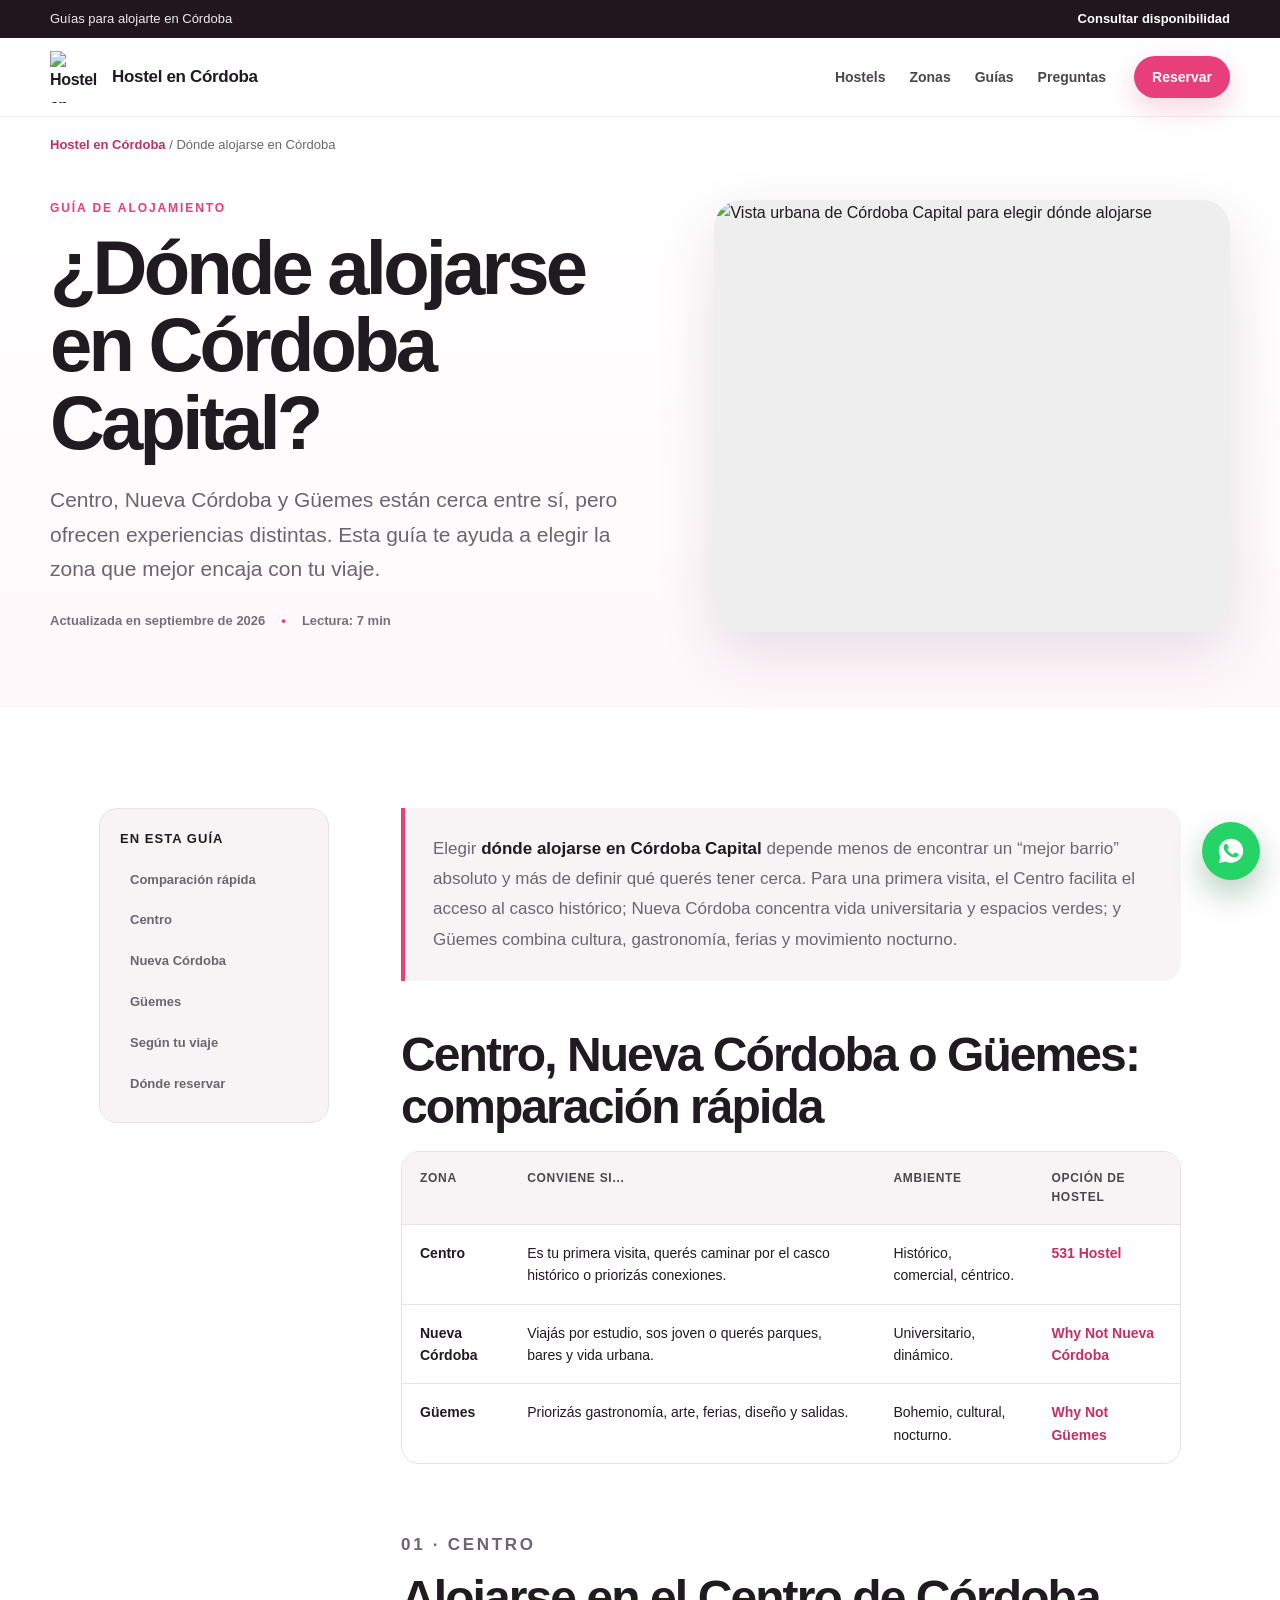
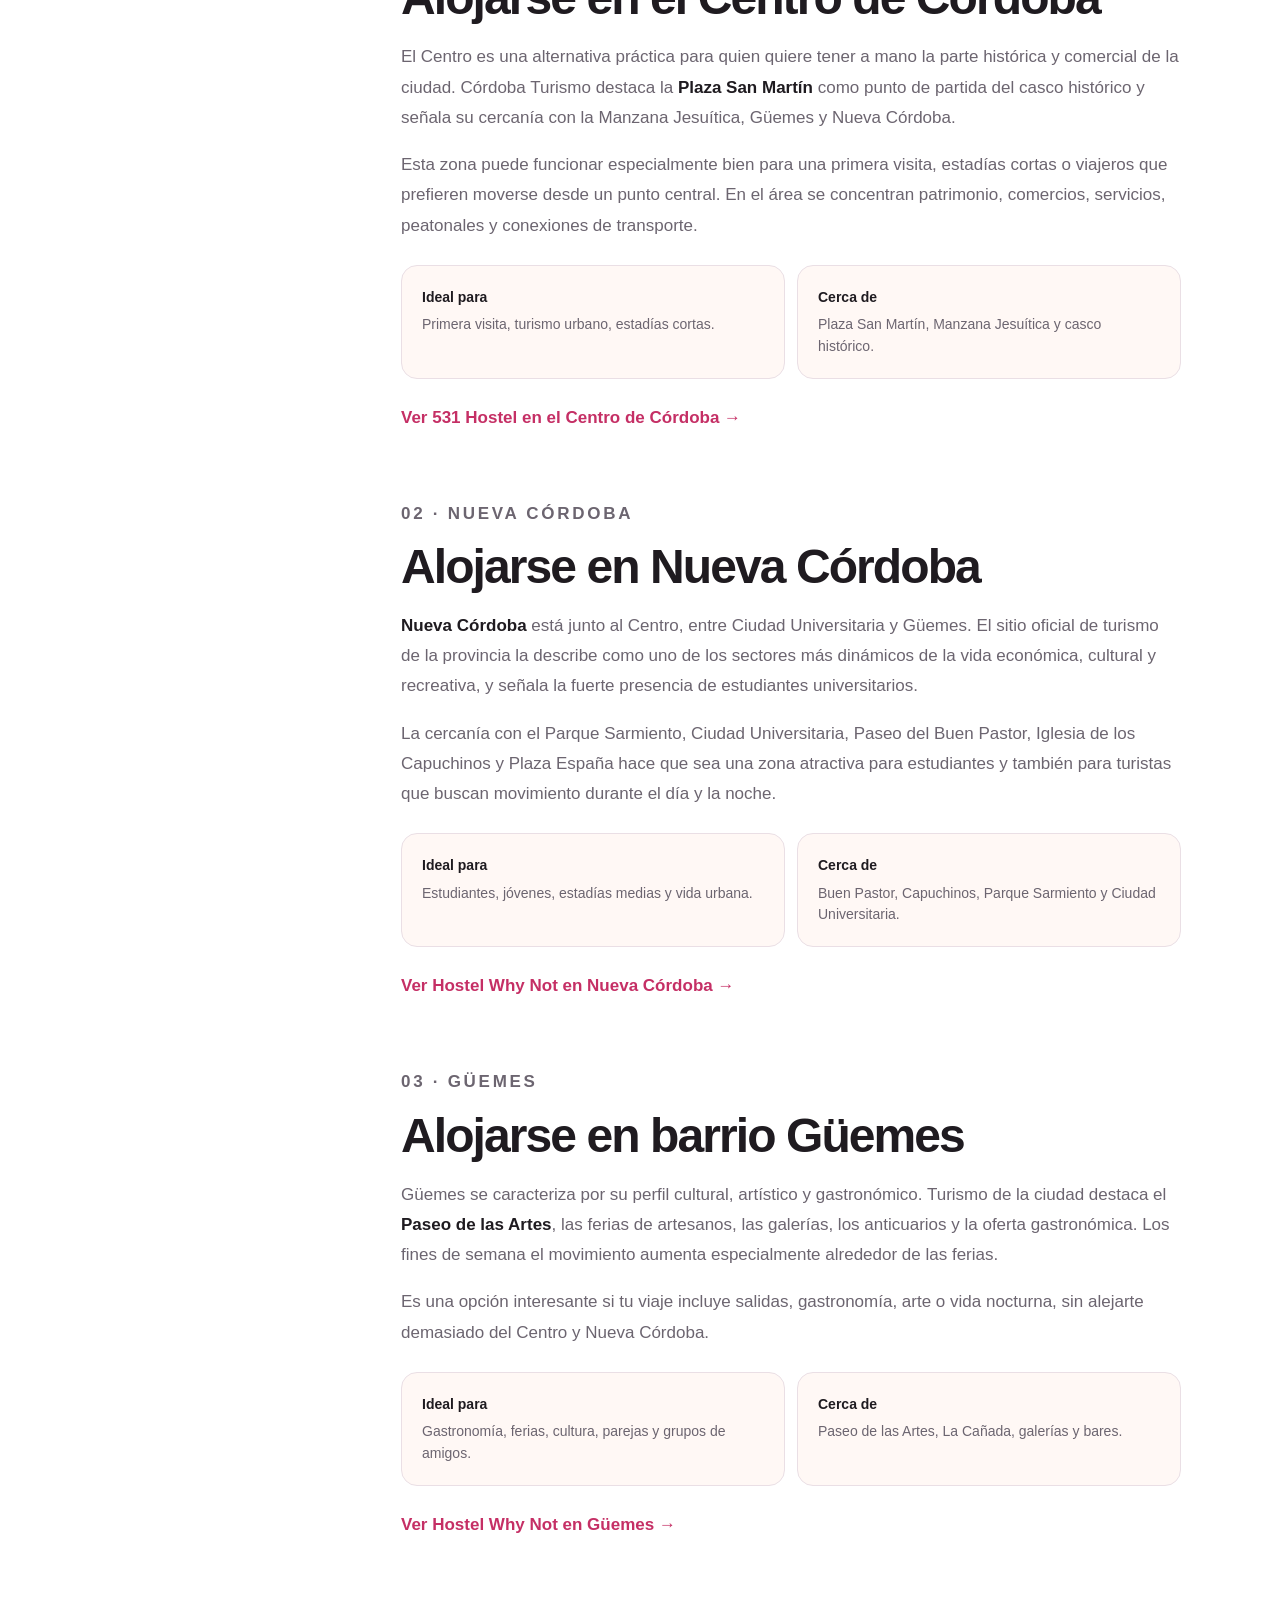
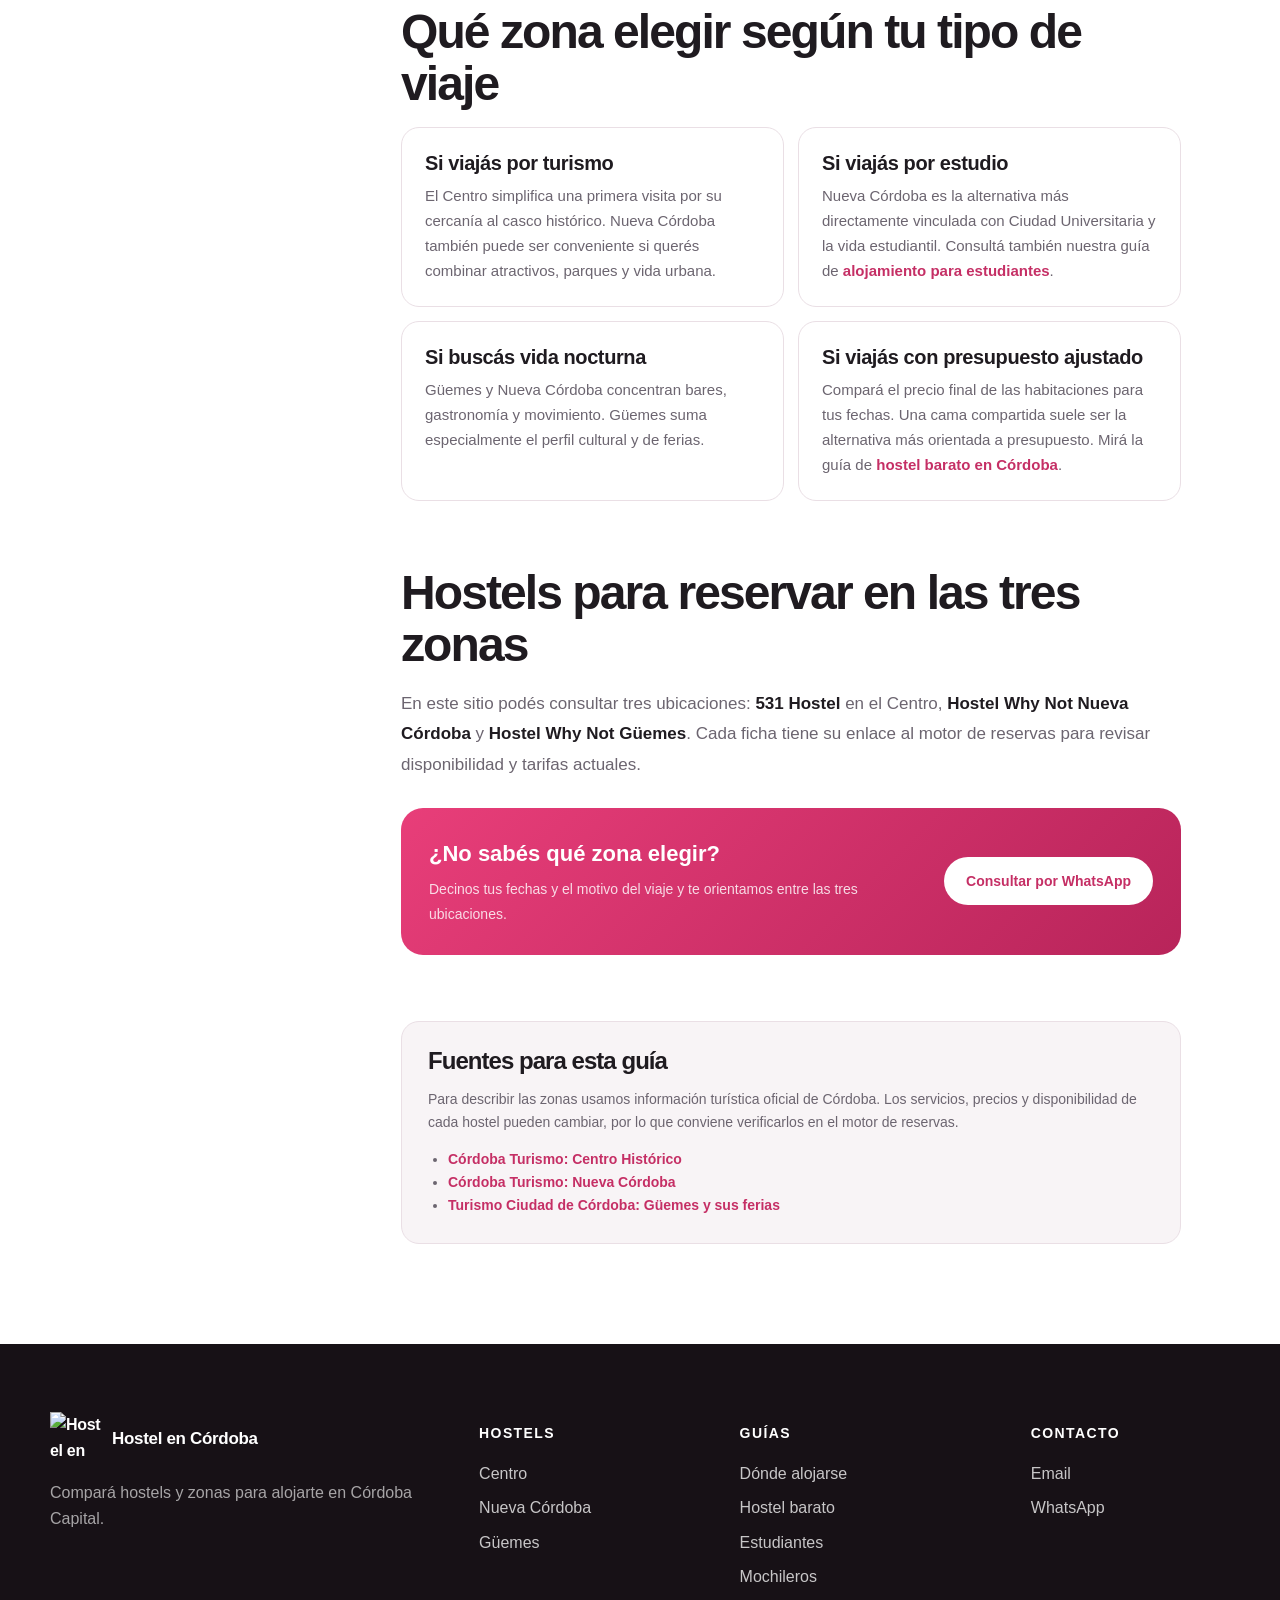
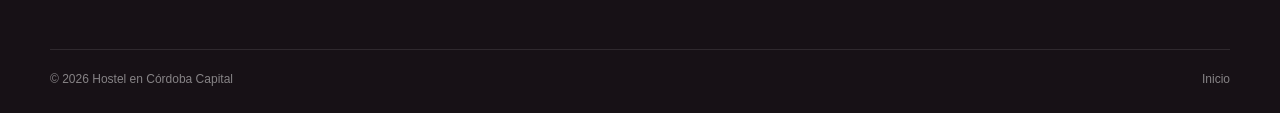
==== commit a50f2e9a: "Conecta estilos responsive a guía de alojamiento" ====
--- a/donde-alojarse-cordoba.html
+++ b/donde-alojarse-cordoba.html
@@ -17,31 +17,10 @@
   <meta property="og:url" content="https://www.hostelencordoba.lat/donde-alojarse-cordoba.html" />
   <meta property="og:image" content="https://www.hostelencordoba.lat/assets/explore.jpg" />
   <script type="application/ld+json">
-  {
-    "@context":"https://schema.org",
-    "@graph":[
-      {
-        "@type":"Article",
-        "headline":"Dónde alojarse en Córdoba Capital: Centro, Nueva Córdoba o Güemes",
-        "description":"Guía para elegir dónde alojarse en Córdoba Capital según el tipo de viaje.",
-        "dateModified":"2026-09-19",
-        "datePublished":"2026-09-19",
-        "inLanguage":"es-AR",
-        "mainEntityOfPage":"https://www.hostelencordoba.lat/donde-alojarse-cordoba.html",
-        "publisher":{"@type":"Organization","name":"Hostel en Córdoba","url":"https://www.hostelencordoba.lat/"},
-        "image":"https://www.hostelencordoba.lat/assets/explore.jpg"
-      },
-      {
-        "@type":"BreadcrumbList",
-        "itemListElement":[
-          {"@type":"ListItem","position":1,"name":"Hostel en Córdoba","item":"https://www.hostelencordoba.lat/"},
-          {"@type":"ListItem","position":2,"name":"Dónde alojarse en Córdoba","item":"https://www.hostelencordoba.lat/donde-alojarse-cordoba.html"}
-        ]
-      }
-    ]
-  }
+  {"@context":"https://schema.org","@graph":[{"@type":"Article","headline":"Dónde alojarse en Córdoba Capital: Centro, Nueva Córdoba o Güemes","description":"Guía para elegir dónde alojarse en Córdoba Capital según el tipo de viaje.","dateModified":"2026-09-19","datePublished":"2026-09-19","inLanguage":"es-AR","mainEntityOfPage":"https://www.hostelencordoba.lat/donde-alojarse-cordoba.html","publisher":{"@type":"Organization","name":"Hostel en Córdoba","url":"https://www.hostelencordoba.lat/"},"image":"https://www.hostelencordoba.lat/assets/explore.jpg"},{"@type":"BreadcrumbList","itemListElement":[{"@type":"ListItem","position":1,"name":"Hostel en Córdoba","item":"https://www.hostelencordoba.lat/"},{"@type":"ListItem","position":2,"name":"Dónde alojarse en Córdoba","item":"https://www.hostelencordoba.lat/donde-alojarse-cordoba.html"}]}]}
   </script>
-  <link rel="stylesheet" href="/styles.css?v=20260919b" />
+  <link rel="stylesheet" href="/styles.css?v=20260919" />
+  <link rel="stylesheet" href="/seo-content.css?v=20260919" />
   <script src="/main.js?v=20260919" defer></script>
 </head>
 <body>
@@ -50,107 +29,26 @@
 
   <main>
     <div class="shell breadcrumb"><a href="/">Hostel en Córdoba</a> / Dónde alojarse en Córdoba</div>
-    <section class="guide-hero">
-      <div class="shell guide-hero__grid">
-        <div>
-          <p class="eyebrow">GUÍA DE ALOJAMIENTO</p>
-          <h1>¿Dónde alojarse en Córdoba Capital?</h1>
-          <p class="guide-hero__lead">Centro, Nueva Córdoba y Güemes están cerca entre sí, pero ofrecen experiencias distintas. Esta guía te ayuda a elegir la zona que mejor encaja con tu viaje.</p>
-          <div class="guide-meta"><span>Actualizada en septiembre de 2026</span><span>Lectura: 7 min</span></div>
-        </div>
-        <div class="guide-hero__image"><img src="/assets/explore.jpg" alt="Vista urbana de Córdoba Capital para elegir dónde alojarse" width="1000" height="760" fetchpriority="high" /></div>
-      </div>
-    </section>
+    <section class="guide-hero"><div class="shell guide-hero__grid"><div><p class="eyebrow">GUÍA DE ALOJAMIENTO</p><h1>¿Dónde alojarse en Córdoba Capital?</h1><p class="guide-hero__lead">Centro, Nueva Córdoba y Güemes están cerca entre sí, pero ofrecen experiencias distintas. Esta guía te ayuda a elegir la zona que mejor encaja con tu viaje.</p><div class="guide-meta"><span>Actualizada en septiembre de 2026</span><span>Lectura: 7 min</span></div></div><div class="guide-hero__image"><img src="/assets/explore.jpg" alt="Vista urbana de Córdoba Capital para elegir dónde alojarse" width="1000" height="760" fetchpriority="high" /></div></div></section>
 
     <section class="section shell article-layout">
-      <aside class="guide-toc" aria-label="Contenido de la guía">
-        <strong>En esta guía</strong>
-        <a href="#comparacion">Comparación rápida</a>
-        <a href="#centro">Centro</a>
-        <a href="#nueva-cordoba">Nueva Córdoba</a>
-        <a href="#guemes">Güemes</a>
-        <a href="#segun-viaje">Según tu viaje</a>
-        <a href="#reservar">Dónde reservar</a>
-      </aside>
-
+      <aside class="guide-toc" aria-label="Contenido de la guía"><strong>En esta guía</strong><a href="#comparacion">Comparación rápida</a><a href="#centro">Centro</a><a href="#nueva-cordoba">Nueva Córdoba</a><a href="#guemes">Güemes</a><a href="#segun-viaje">Según tu viaje</a><a href="#reservar">Dónde reservar</a></aside>
       <article class="article-content">
         <p class="article-intro">Elegir <strong>dónde alojarse en Córdoba Capital</strong> depende menos de encontrar un “mejor barrio” absoluto y más de definir qué querés tener cerca. Para una primera visita, el Centro facilita el acceso al casco histórico; Nueva Córdoba concentra vida universitaria y espacios verdes; y Güemes combina cultura, gastronomía, ferias y movimiento nocturno.</p>
 
-        <section id="comparacion">
-          <h2>Centro, Nueva Córdoba o Güemes: comparación rápida</h2>
-          <div class="table-wrap" role="region" aria-label="Comparación de zonas para alojarse en Córdoba" tabindex="0">
-            <table class="comparison-table">
-              <thead><tr><th>Zona</th><th>Conviene si...</th><th>Ambiente</th><th>Opción de hostel</th></tr></thead>
-              <tbody>
-                <tr><td><strong>Centro</strong></td><td>Es tu primera visita, querés caminar por el casco histórico o priorizás conexiones.</td><td>Histórico, comercial, céntrico.</td><td><a href="/hostel-centro-cordoba.html">531 Hostel</a></td></tr>
-                <tr><td><strong>Nueva Córdoba</strong></td><td>Viajás por estudio, sos joven o querés parques, bares y vida urbana.</td><td>Universitario, dinámico.</td><td><a href="/hostel-nueva-cordoba.html">Why Not Nueva Córdoba</a></td></tr>
-                <tr><td><strong>Güemes</strong></td><td>Priorizás gastronomía, arte, ferias, diseño y salidas.</td><td>Bohemio, cultural, nocturno.</td><td><a href="/hostel-guemes-cordoba.html">Why Not Güemes</a></td></tr>
-              </tbody>
-            </table>
-          </div>
-        </section>
+        <section id="comparacion"><h2>Centro, Nueva Córdoba o Güemes: comparación rápida</h2><div class="table-wrap" role="region" aria-label="Comparación de zonas para alojarse en Córdoba" tabindex="0"><table class="comparison-table"><thead><tr><th>Zona</th><th>Conviene si...</th><th>Ambiente</th><th>Opción de hostel</th></tr></thead><tbody><tr><td><strong>Centro</strong></td><td>Es tu primera visita, querés caminar por el casco histórico o priorizás conexiones.</td><td>Histórico, comercial, céntrico.</td><td><a href="/hostel-centro-cordoba.html">531 Hostel</a></td></tr><tr><td><strong>Nueva Córdoba</strong></td><td>Viajás por estudio, sos joven o querés parques, bares y vida urbana.</td><td>Universitario, dinámico.</td><td><a href="/hostel-nueva-cordoba.html">Why Not Nueva Córdoba</a></td></tr><tr><td><strong>Güemes</strong></td><td>Priorizás gastronomía, arte, ferias, diseño y salidas.</td><td>Bohemio, cultural, nocturno.</td><td><a href="/hostel-guemes-cordoba.html">Why Not Güemes</a></td></tr></tbody></table></div></section>
 
-        <section id="centro">
-          <p class="eyebrow">01 · CENTRO</p>
-          <h2>Alojarse en el Centro de Córdoba</h2>
-          <p>El Centro es una alternativa práctica para quien quiere tener a mano la parte histórica y comercial de la ciudad. Córdoba Turismo destaca la <strong>Plaza San Martín</strong> como punto de partida del casco histórico y señala su cercanía con la Manzana Jesuítica, Güemes y Nueva Córdoba.</p>
-          <p>Esta zona puede funcionar especialmente bien para una primera visita, estadías cortas o viajeros que prefieren moverse desde un punto central. En el área se concentran patrimonio, comercios, servicios, peatonales y conexiones de transporte.</p>
-          <div class="fact-grid">
-            <div class="fact-card"><strong>Ideal para</strong><span>Primera visita, turismo urbano, estadías cortas.</span></div>
-            <div class="fact-card"><strong>Cerca de</strong><span>Plaza San Martín, Manzana Jesuítica y casco histórico.</span></div>
-          </div>
-          <p><a class="text-link" href="/hostel-centro-cordoba.html">Ver 531 Hostel en el Centro de Córdoba →</a></p>
-        </section>
+        <section id="centro"><p class="eyebrow">01 · CENTRO</p><h2>Alojarse en el Centro de Córdoba</h2><p>El Centro es una alternativa práctica para quien quiere tener a mano la parte histórica y comercial de la ciudad. Córdoba Turismo destaca la <strong>Plaza San Martín</strong> como punto de partida del casco histórico y señala su cercanía con la Manzana Jesuítica, Güemes y Nueva Córdoba.</p><p>Esta zona puede funcionar especialmente bien para una primera visita, estadías cortas o viajeros que prefieren moverse desde un punto central. En el área se concentran patrimonio, comercios, servicios, peatonales y conexiones de transporte.</p><div class="fact-grid"><div class="fact-card"><strong>Ideal para</strong><span>Primera visita, turismo urbano, estadías cortas.</span></div><div class="fact-card"><strong>Cerca de</strong><span>Plaza San Martín, Manzana Jesuítica y casco histórico.</span></div></div><p><a class="text-link" href="/hostel-centro-cordoba.html">Ver 531 Hostel en el Centro de Córdoba →</a></p></section>
 
-        <section id="nueva-cordoba">
-          <p class="eyebrow">02 · NUEVA CÓRDOBA</p>
-          <h2>Alojarse en Nueva Córdoba</h2>
-          <p><strong>Nueva Córdoba</strong> está junto al Centro, entre Ciudad Universitaria y Güemes. El sitio oficial de turismo de la provincia la describe como uno de los sectores más dinámicos de la vida económica, cultural y recreativa, y señala la fuerte presencia de estudiantes universitarios.</p>
-          <p>La cercanía con el Parque Sarmiento, Ciudad Universitaria, Paseo del Buen Pastor, Iglesia de los Capuchinos y Plaza España hace que sea una zona atractiva para estudiantes y también para turistas que buscan movimiento durante el día y la noche.</p>
-          <div class="fact-grid">
-            <div class="fact-card"><strong>Ideal para</strong><span>Estudiantes, jóvenes, estadías medias y vida urbana.</span></div>
-            <div class="fact-card"><strong>Cerca de</strong><span>Buen Pastor, Capuchinos, Parque Sarmiento y Ciudad Universitaria.</span></div>
-          </div>
-          <p><a class="text-link" href="/hostel-nueva-cordoba.html">Ver Hostel Why Not en Nueva Córdoba →</a></p>
-        </section>
+        <section id="nueva-cordoba"><p class="eyebrow">02 · NUEVA CÓRDOBA</p><h2>Alojarse en Nueva Córdoba</h2><p><strong>Nueva Córdoba</strong> está junto al Centro, entre Ciudad Universitaria y Güemes. El sitio oficial de turismo de la provincia la describe como uno de los sectores más dinámicos de la vida económica, cultural y recreativa, y señala la fuerte presencia de estudiantes universitarios.</p><p>La cercanía con el Parque Sarmiento, Ciudad Universitaria, Paseo del Buen Pastor, Iglesia de los Capuchinos y Plaza España hace que sea una zona atractiva para estudiantes y también para turistas que buscan movimiento durante el día y la noche.</p><div class="fact-grid"><div class="fact-card"><strong>Ideal para</strong><span>Estudiantes, jóvenes, estadías medias y vida urbana.</span></div><div class="fact-card"><strong>Cerca de</strong><span>Buen Pastor, Capuchinos, Parque Sarmiento y Ciudad Universitaria.</span></div></div><p><a class="text-link" href="/hostel-nueva-cordoba.html">Ver Hostel Why Not en Nueva Córdoba →</a></p></section>
 
-        <section id="guemes">
-          <p class="eyebrow">03 · GÜEMES</p>
-          <h2>Alojarse en barrio Güemes</h2>
-          <p>Güemes se caracteriza por su perfil cultural, artístico y gastronómico. Turismo de la ciudad destaca el <strong>Paseo de las Artes</strong>, las ferias de artesanos, las galerías, los anticuarios y la oferta gastronómica. Los fines de semana el movimiento aumenta especialmente alrededor de las ferias.</p>
-          <p>Es una opción interesante si tu viaje incluye salidas, gastronomía, arte o vida nocturna, sin alejarte demasiado del Centro y Nueva Córdoba.</p>
-          <div class="fact-grid">
-            <div class="fact-card"><strong>Ideal para</strong><span>Gastronomía, ferias, cultura, parejas y grupos de amigos.</span></div>
-            <div class="fact-card"><strong>Cerca de</strong><span>Paseo de las Artes, La Cañada, galerías y bares.</span></div>
-          </div>
-          <p><a class="text-link" href="/hostel-guemes-cordoba.html">Ver Hostel Why Not en Güemes →</a></p>
-        </section>
+        <section id="guemes"><p class="eyebrow">03 · GÜEMES</p><h2>Alojarse en barrio Güemes</h2><p>Güemes se caracteriza por su perfil cultural, artístico y gastronómico. Turismo de la ciudad destaca el <strong>Paseo de las Artes</strong>, las ferias de artesanos, las galerías, los anticuarios y la oferta gastronómica. Los fines de semana el movimiento aumenta especialmente alrededor de las ferias.</p><p>Es una opción interesante si tu viaje incluye salidas, gastronomía, arte o vida nocturna, sin alejarte demasiado del Centro y Nueva Córdoba.</p><div class="fact-grid"><div class="fact-card"><strong>Ideal para</strong><span>Gastronomía, ferias, cultura, parejas y grupos de amigos.</span></div><div class="fact-card"><strong>Cerca de</strong><span>Paseo de las Artes, La Cañada, galerías y bares.</span></div></div><p><a class="text-link" href="/hostel-guemes-cordoba.html">Ver Hostel Why Not en Güemes →</a></p></section>
 
-        <section id="segun-viaje">
-          <h2>Qué zona elegir según tu tipo de viaje</h2>
-          <div class="answer-cards">
-            <div><h3>Si viajás por turismo</h3><p>El Centro simplifica una primera visita por su cercanía al casco histórico. Nueva Córdoba también puede ser conveniente si querés combinar atractivos, parques y vida urbana.</p></div>
-            <div><h3>Si viajás por estudio</h3><p>Nueva Córdoba es la alternativa más directamente vinculada con Ciudad Universitaria y la vida estudiantil. Consultá también nuestra guía de <a href="/alojamiento-estudiantes-cordoba.html">alojamiento para estudiantes</a>.</p></div>
-            <div><h3>Si buscás vida nocturna</h3><p>Güemes y Nueva Córdoba concentran bares, gastronomía y movimiento. Güemes suma especialmente el perfil cultural y de ferias.</p></div>
-            <div><h3>Si viajás con presupuesto ajustado</h3><p>Compará el precio final de las habitaciones para tus fechas. Una cama compartida suele ser la alternativa más orientada a presupuesto. Mirá la guía de <a href="/hostel-barato-cordoba.html">hostel barato en Córdoba</a>.</p></div>
-          </div>
-        </section>
+        <section id="segun-viaje"><h2>Qué zona elegir según tu tipo de viaje</h2><div class="answer-cards"><div><h3>Si viajás por turismo</h3><p>El Centro simplifica una primera visita por su cercanía al casco histórico. Nueva Córdoba también puede ser conveniente si querés combinar atractivos, parques y vida urbana.</p></div><div><h3>Si viajás por estudio</h3><p>Nueva Córdoba es la alternativa más directamente vinculada con Ciudad Universitaria y la vida estudiantil. Consultá también nuestra guía de <a href="/alojamiento-estudiantes-cordoba.html">alojamiento para estudiantes</a>.</p></div><div><h3>Si buscás vida nocturna</h3><p>Güemes y Nueva Córdoba concentran bares, gastronomía y movimiento. Güemes suma especialmente el perfil cultural y de ferias.</p></div><div><h3>Si viajás con presupuesto ajustado</h3><p>Compará el precio final de las habitaciones para tus fechas. Una cama compartida suele ser la alternativa más orientada a presupuesto. Mirá la guía de <a href="/hostel-barato-cordoba.html">hostel barato en Córdoba</a>.</p></div></div></section>
 
-        <section id="reservar">
-          <h2>Hostels para reservar en las tres zonas</h2>
-          <p>En este sitio podés consultar tres ubicaciones: <strong>531 Hostel</strong> en el Centro, <strong>Hostel Why Not Nueva Córdoba</strong> y <strong>Hostel Why Not Güemes</strong>. Cada ficha tiene su enlace al motor de reservas para revisar disponibilidad y tarifas actuales.</p>
-          <div class="guide-cta"><div><strong>¿No sabés qué zona elegir?</strong><p>Decinos tus fechas y el motivo del viaje y te orientamos entre las tres ubicaciones.</p></div><a class="btn btn--light" href="https://wa.link/97pbtb" rel="nofollow">Consultar por WhatsApp</a></div>
-        </section>
+        <section id="reservar"><h2>Hostels para reservar en las tres zonas</h2><p>En este sitio podés consultar tres ubicaciones: <strong>531 Hostel</strong> en el Centro, <strong>Hostel Why Not Nueva Córdoba</strong> y <strong>Hostel Why Not Güemes</strong>. Cada ficha tiene su enlace al motor de reservas para revisar disponibilidad y tarifas actuales.</p><div class="guide-cta"><div><strong>¿No sabés qué zona elegir?</strong><p>Decinos tus fechas y el motivo del viaje y te orientamos entre las tres ubicaciones.</p></div><a class="btn btn--light" href="https://wa.link/97pbtb" rel="nofollow">Consultar por WhatsApp</a></div></section>
 
-        <section class="source-box">
-          <h2>Fuentes para esta guía</h2>
-          <p>Para describir las zonas usamos información turística oficial de Córdoba. Los servicios, precios y disponibilidad de cada hostel pueden cambiar, por lo que conviene verificarlos en el motor de reservas.</p>
-          <ul>
-            <li><a href="https://cordobaturismo.gov.ar/experiencias/centro-historico/" target="_blank" rel="noopener">Córdoba Turismo: Centro Histórico</a></li>
-            <li><a href="https://cordobaturismo.gov.ar/experiencias/barrio-nueva-cordoba/" target="_blank" rel="noopener">Córdoba Turismo: Nueva Córdoba</a></li>
-            <li><a href="https://turismo.cordoba.gob.ar/paseos-ferias-de-barrio-guemes/" target="_blank" rel="noopener">Turismo Ciudad de Córdoba: Güemes y sus ferias</a></li>
-          </ul>
-        </section>
+        <section class="source-box"><h2>Fuentes para esta guía</h2><p>Para describir las zonas usamos información turística oficial de Córdoba. Los servicios, precios y disponibilidad de cada hostel pueden cambiar, por lo que conviene verificarlos en el motor de reservas.</p><ul><li><a href="https://cordobaturismo.gov.ar/experiencias/centro-historico/" target="_blank" rel="noopener">Córdoba Turismo: Centro Histórico</a></li><li><a href="https://cordobaturismo.gov.ar/experiencias/barrio-nueva-cordoba/" target="_blank" rel="noopener">Córdoba Turismo: Nueva Córdoba</a></li><li><a href="https://turismo.cordoba.gob.ar/paseos-ferias-de-barrio-guemes/" target="_blank" rel="noopener">Turismo Ciudad de Córdoba: Güemes y sus ferias</a></li></ul></section>
       </article>
     </section>
   </main>
--- a/seo-content.css
+++ b/seo-content.css
@@ -0,0 +1,375 @@
+/* SEO content + responsive refinements */
+.detail-secondary,
+.aside-secondary {
+  background: #fff;
+  color: var(--brand-dark);
+  box-shadow: none;
+  border: 1px solid var(--line);
+}
+.detail-secondary:hover,
+.aside-secondary:hover {
+  background: #fff3f7;
+  color: var(--brand-dark);
+}
+
+.guide-hero {
+  padding: 44px 0 76px;
+  background: linear-gradient(180deg, #fff, #fff8fb);
+}
+.guide-hero__grid {
+  display: grid;
+  grid-template-columns: minmax(0, 1fr) minmax(360px, .85fr);
+  gap: 58px;
+  align-items: center;
+}
+.guide-hero h1 {
+  margin: 0;
+  max-width: 760px;
+  font-size: clamp(46px, 6.4vw, 76px);
+  line-height: 1.02;
+  letter-spacing: -.05em;
+  font-weight: 900;
+}
+.guide-hero__lead {
+  margin: 22px 0 0;
+  max-width: 720px;
+  color: var(--muted);
+  font-size: clamp(18px, 2vw, 21px);
+  line-height: 1.65;
+}
+.guide-meta {
+  display: flex;
+  flex-wrap: wrap;
+  gap: 8px 16px;
+  margin-top: 24px;
+  color: #776f77;
+  font-size: 13px;
+  font-weight: 650;
+}
+.guide-meta span + span::before {
+  content: "•";
+  margin-right: 16px;
+  color: var(--brand);
+}
+.guide-hero__image {
+  overflow: hidden;
+  border-radius: var(--radius-lg);
+  box-shadow: var(--shadow);
+  aspect-ratio: 4 / 3.35;
+  background: #eee;
+}
+.guide-hero__image img {
+  width: 100%;
+  height: 100%;
+  object-fit: cover;
+}
+
+.article-layout {
+  display: grid;
+  grid-template-columns: 230px minmax(0, 780px);
+  gap: 72px;
+  justify-content: center;
+  align-items: start;
+}
+.guide-toc {
+  position: sticky;
+  top: 118px;
+  display: flex;
+  flex-direction: column;
+  gap: 4px;
+  padding: 20px;
+  border: 1px solid var(--line);
+  border-radius: 18px;
+  background: var(--soft);
+}
+.guide-toc strong {
+  margin-bottom: 8px;
+  font-size: 13px;
+  text-transform: uppercase;
+  letter-spacing: .08em;
+}
+.guide-toc a {
+  padding: 8px 10px;
+  border-radius: 10px;
+  color: var(--muted);
+  font-size: 13px;
+  font-weight: 700;
+}
+.guide-toc a:hover {
+  background: white;
+  color: var(--brand-dark);
+}
+.article-content {
+  min-width: 0;
+}
+.article-content > section {
+  scroll-margin-top: 120px;
+  margin-top: 66px;
+}
+.article-content > section:first-of-type {
+  margin-top: 48px;
+}
+.article-intro {
+  margin: 0;
+  padding: 26px 28px;
+  border-left: 4px solid var(--brand);
+  border-radius: 0 18px 18px 0;
+  background: var(--soft);
+  color: #3f3940;
+  font-size: 19px;
+  line-height: 1.72;
+}
+.article-content h2 {
+  margin: 0 0 18px;
+  font-size: clamp(32px, 4.2vw, 48px);
+  line-height: 1.08;
+  letter-spacing: -.04em;
+}
+.article-content h3 {
+  margin: 30px 0 10px;
+  font-size: 23px;
+  line-height: 1.25;
+  letter-spacing: -.02em;
+}
+.article-content p,
+.article-content li {
+  color: var(--muted);
+  font-size: 17px;
+  line-height: 1.78;
+}
+.article-content strong {
+  color: var(--ink);
+}
+.article-content a:not(.btn) {
+  text-decoration-thickness: 1px;
+  text-underline-offset: 3px;
+}
+
+.table-wrap {
+  width: 100%;
+  overflow-x: auto;
+  -webkit-overflow-scrolling: touch;
+  border: 1px solid var(--line);
+  border-radius: 18px;
+  background: white;
+}
+.comparison-table {
+  width: 100%;
+  min-width: 720px;
+  border-collapse: collapse;
+  font-size: 14px;
+}
+.comparison-table th,
+.comparison-table td {
+  padding: 17px 18px;
+  text-align: left;
+  vertical-align: top;
+  border-bottom: 1px solid var(--line);
+}
+.comparison-table th {
+  background: var(--soft);
+  color: #4d454c;
+  font-size: 12px;
+  letter-spacing: .06em;
+  text-transform: uppercase;
+}
+.comparison-table tr:last-child td { border-bottom: 0; }
+.comparison-table a { color: var(--brand-dark); font-weight: 800; }
+
+.fact-grid {
+  display: grid;
+  grid-template-columns: repeat(2, minmax(0,1fr));
+  gap: 12px;
+  margin: 24px 0;
+}
+.fact-card {
+  display: flex;
+  flex-direction: column;
+  gap: 6px;
+  padding: 20px;
+  border-radius: 16px;
+  background: var(--cream);
+  border: 1px solid var(--line);
+}
+.fact-card strong { font-size: 14px; }
+.fact-card span { color: var(--muted); font-size: 14px; line-height: 1.55; }
+
+.answer-cards {
+  display: grid;
+  grid-template-columns: repeat(2, minmax(0,1fr));
+  gap: 14px;
+}
+.answer-cards > div {
+  padding: 23px;
+  border-radius: 18px;
+  border: 1px solid var(--line);
+  background: #fff;
+}
+.answer-cards h3 { margin: 0 0 8px; font-size: 20px; }
+.answer-cards p { margin: 0; font-size: 15px; line-height: 1.65; }
+.answer-cards a { color: var(--brand-dark); font-weight: 750; }
+
+.guide-cta {
+  margin-top: 28px;
+  padding: 28px;
+  border-radius: 22px;
+  background: linear-gradient(135deg, #e83e79, #b8245a);
+  color: white;
+  display: flex;
+  align-items: center;
+  justify-content: space-between;
+  gap: 28px;
+}
+.guide-cta strong { color: white; font-size: 22px; }
+.guide-cta p { margin: 6px 0 0; color: rgba(255,255,255,.82); font-size: 14px; }
+.guide-cta .btn { flex-shrink: 0; }
+
+.source-box {
+  padding: 26px;
+  border-radius: 18px;
+  background: var(--soft);
+  border: 1px solid var(--line);
+}
+.source-box h2 { font-size: 24px; margin-bottom: 10px; }
+.source-box p,
+.source-box li { font-size: 14px; line-height: 1.65; }
+.source-box ul { margin: 12px 0 0; padding-left: 20px; }
+.source-box a { color: var(--brand-dark); font-weight: 750; }
+
+.guide-grid {
+  display: grid;
+  grid-template-columns: repeat(4, minmax(0,1fr));
+  gap: 16px;
+}
+.guide-card {
+  min-height: 245px;
+  padding: 24px;
+  display: flex;
+  flex-direction: column;
+  border-radius: 20px;
+  background: white;
+  border: 1px solid var(--line);
+  box-shadow: 0 12px 30px rgba(56,35,46,.05);
+  transition: transform .2s ease, box-shadow .2s ease, border-color .2s ease;
+}
+.guide-card:hover {
+  transform: translateY(-4px);
+  border-color: rgba(232,62,121,.28);
+  box-shadow: 0 18px 40px rgba(56,35,46,.09);
+}
+.guide-card__tag {
+  color: var(--brand);
+  font-size: 11px;
+  font-weight: 900;
+  letter-spacing: .12em;
+  text-transform: uppercase;
+}
+.guide-card h3 {
+  margin: 20px 0 10px;
+  font-size: 23px;
+  line-height: 1.15;
+  letter-spacing: -.025em;
+}
+.guide-card p {
+  margin: 0;
+  color: var(--muted);
+  font-size: 14px;
+}
+.guide-card strong {
+  margin-top: auto;
+  padding-top: 24px;
+  color: var(--brand-dark);
+  font-size: 13px;
+}
+.footer-grid--wide { grid-template-columns: 1.25fr .7fr .8fr .65fr; gap: 46px; }
+
+.location-address {
+  display: inline-flex;
+  align-items: center;
+  margin: 12px 0 0;
+  padding: 8px 12px;
+  border-radius: 999px;
+  background: #fff;
+  border: 1px solid var(--line);
+  color: #5d555d;
+  font-size: 13px;
+  font-weight: 700;
+}
+.local-facts {
+  display: grid;
+  grid-template-columns: repeat(3,minmax(0,1fr));
+  gap: 12px;
+  margin: 26px 0;
+}
+.local-facts > div {
+  padding: 18px;
+  border-radius: 16px;
+  background: var(--soft);
+  border: 1px solid var(--line);
+}
+.local-facts strong { display: block; font-size: 13px; margin-bottom: 5px; }
+.local-facts span { color: var(--muted); font-size: 13px; line-height: 1.5; }
+
+/* Prevent long words/URLs from breaking mobile layouts */
+.article-content,
+.prose,
+.stay-card,
+.zone-card,
+.guide-card,
+.detail-aside,
+.footer-grid > div { overflow-wrap: anywhere; }
+
+@media (max-width: 1080px) {
+  .guide-grid { grid-template-columns: repeat(2, minmax(0,1fr)); }
+  .footer-grid--wide { grid-template-columns: 1.2fr 1fr 1fr; }
+  .footer-grid--wide > div:last-child { grid-column: 2 / 4; }
+  .local-facts { grid-template-columns: 1fr 1fr; }
+}
+
+@media (max-width: 860px) {
+  .guide-hero { padding: 32px 0 60px; }
+  .guide-hero__grid { grid-template-columns: 1fr; gap: 36px; }
+  .guide-hero__image { max-height: 500px; }
+  .article-layout { grid-template-columns: 1fr; gap: 24px; }
+  .guide-toc {
+    position: static;
+    display: grid;
+    grid-template-columns: repeat(2,minmax(0,1fr));
+  }
+  .guide-toc strong { grid-column: 1 / -1; }
+  .guide-cta { align-items: flex-start; flex-direction: column; }
+  .footer-grid--wide { grid-template-columns: 1fr 1fr; }
+  .footer-grid--wide .footer-brand { grid-column: 1 / -1; }
+  .footer-grid--wide > div:last-child { grid-column: auto; }
+  .location-hero__image { max-height: 520px; }
+  .detail-aside .btn { min-height: 48px; }
+}
+
+@media (max-width: 620px) {
+  .guide-hero h1 { font-size: clamp(40px, 12.5vw, 56px); }
+  .guide-hero__lead { font-size: 17px; }
+  .guide-meta { flex-direction: column; gap: 4px; }
+  .guide-meta span + span::before { display: none; }
+  .guide-hero__image { aspect-ratio: 4 / 3; border-radius: 20px; }
+  .article-layout { width: calc(100% - 28px); padding-top: 54px; }
+  .guide-toc { grid-template-columns: 1fr; padding: 16px; }
+  .article-intro { padding: 20px; font-size: 17px; }
+  .article-content > section { margin-top: 52px; }
+  .article-content h2 { font-size: 34px; }
+  .article-content h3 { font-size: 21px; }
+  .article-content p,
+  .article-content li { font-size: 16px; line-height: 1.72; }
+  .fact-grid,
+  .answer-cards,
+  .guide-grid,
+  .local-facts { grid-template-columns: 1fr; }
+  .guide-card { min-height: 210px; }
+  .guide-cta { padding: 24px 20px; border-radius: 18px; }
+  .guide-cta .btn { width: 100%; }
+  .table-wrap { margin-inline: -2px; }
+  .comparison-table th,
+  .comparison-table td { padding: 14px; }
+  .footer-grid--wide { grid-template-columns: 1fr; }
+  .footer-grid--wide .footer-brand { grid-column: auto; }
+  .location-address { border-radius: 14px; }
+}
